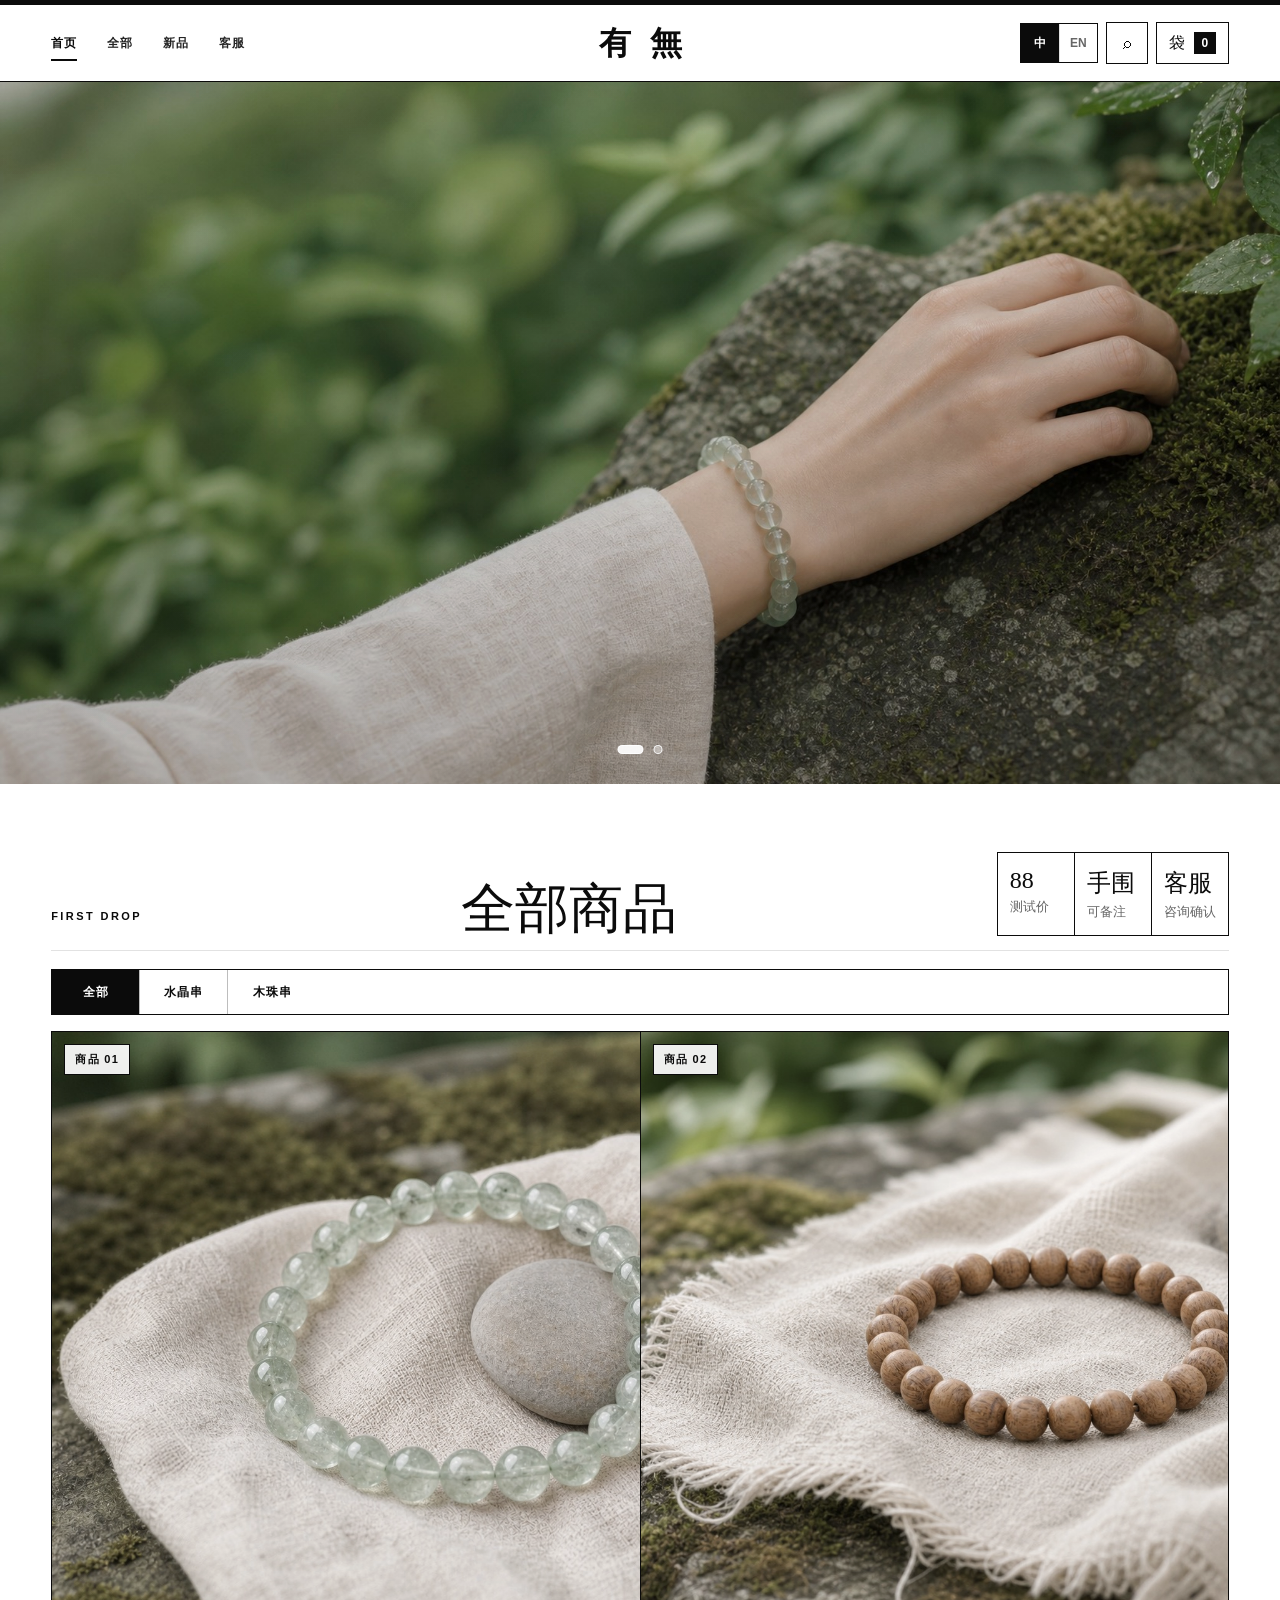
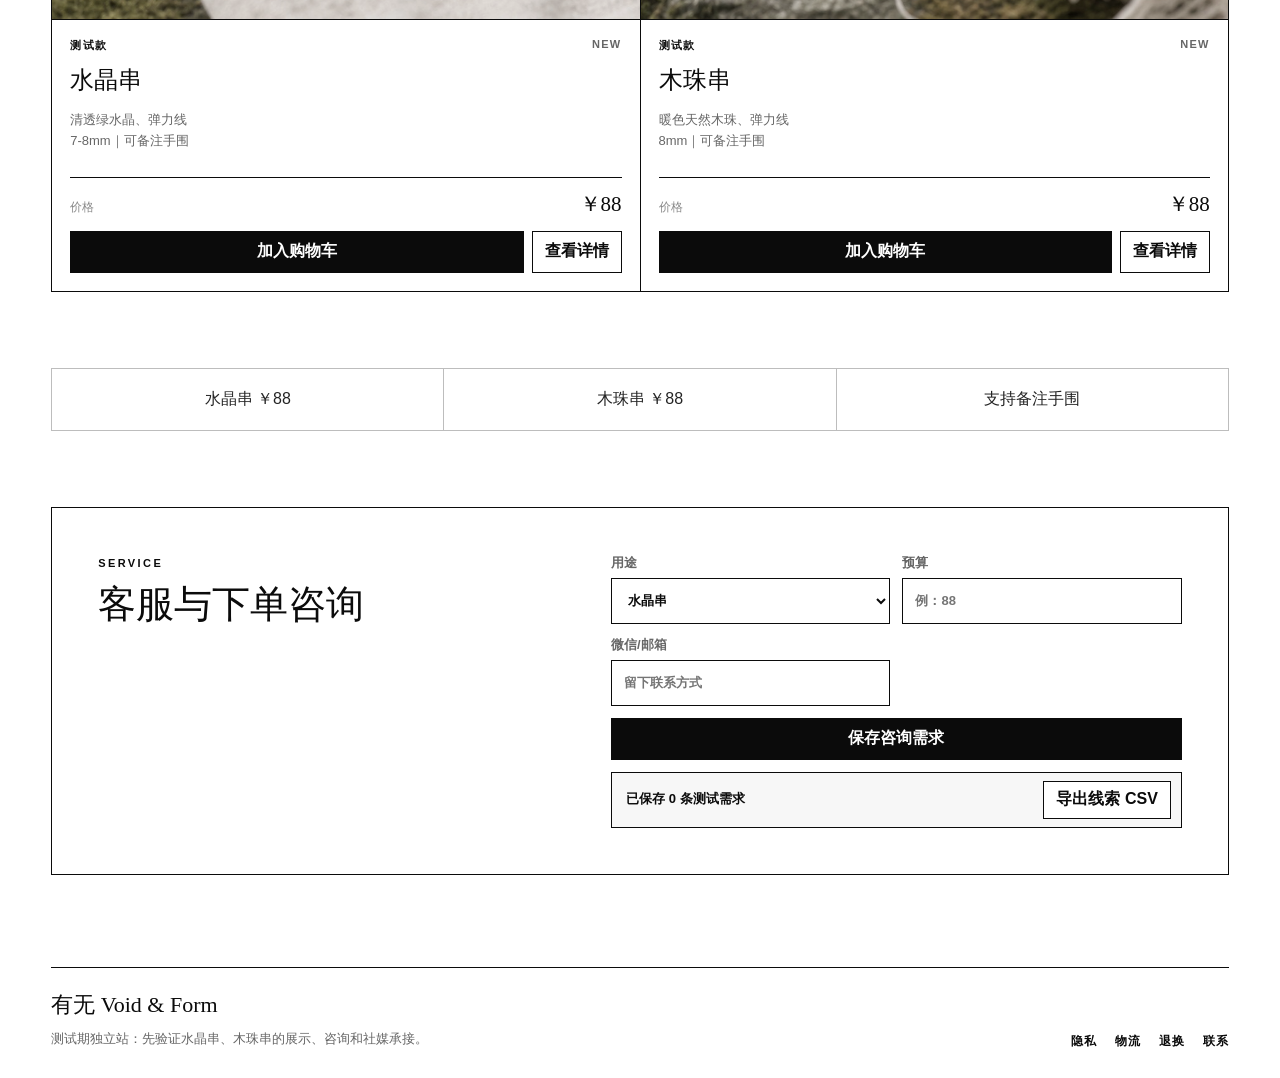
==== index.html @ 82398ecc "Deploy Void & Form public test site" ====
<!doctype html>
<html lang="zh-CN">
  <head>
    <meta charset="utf-8" />
    <meta name="viewport" content="width=device-width, initial-scale=1" />
    <title>有无｜水晶串与木珠串</title>
    <meta
      name="description"
      content="有无，先做百元以内的水晶串和木珠串，搭建独立站购买与社媒承接框架。"
    />
    <link rel="stylesheet" href="styles.css?v=conversion-21" />
  </head>
  <body>
    <header class="site-header" data-header>
      <a class="brand" href="#home" aria-label="有无首页" data-i18n-aria-label="brandHome">
        <span class="brand-logo">
          <strong data-i18n="brandName">有 無</strong>
        </span>
      </a>

      <nav class="main-nav" aria-label="主导航" data-i18n-aria-label="navLabel">
        <a href="#home" data-i18n="navShop">首页</a>
        <a href="#shop" data-i18n="navSets">全部</a>
        <a href="#shop" data-i18n="navCare">新品</a>
        <a href="#inquiry" data-i18n="navService">客服</a>
      </nav>

      <div class="header-actions">
        <div class="language-switch" role="group" aria-label="语言 / Language">
          <button class="is-active" type="button" data-language="zh" aria-pressed="true">中</button>
          <button type="button" data-language="en" aria-pressed="false">EN</button>
        </div>
        <button class="icon-button" type="button" data-search-focus aria-label="搜索商品" data-i18n-aria-label="searchAria">
          <span aria-hidden="true">⌕</span>
        </button>
        <button class="cart-button" type="button" data-cart-open aria-label="打开购物车" data-i18n-aria-label="cartOpen">
          <span aria-hidden="true" data-i18n="bagIcon">袋</span>
          <span class="cart-count" data-cart-count>0</span>
        </button>
      </div>
    </header>

    <main>
      <section class="intro-hero" id="home" aria-label="首页图片轮播" data-i18n-aria-label="heroSliderLabel">
        <div class="intro-slider" aria-label="首页图片轮播" data-i18n-aria-label="heroSliderLabel">
          <img class="intro-hero-image is-active" src="assets/product-crystal-test-02.jpg" alt="宁静绿色户外柔光氛围图：手腕佩戴清透绿水晶串" data-hero-slide data-i18n-alt="introAltOne" />
          <img class="intro-hero-image" src="assets/product-wood-test-02.jpg" alt="宁静苔石花园氛围图：手腕佩戴暖色木珠串" data-hero-slide data-i18n-alt="introAltTwo" />
        </div>
        <div class="hero-dots" aria-label="切换首页图片" data-i18n-aria-label="heroDotsLabel">
          <button class="is-active" type="button" data-hero-dot="0" aria-label="第 1 张首页图片"></button>
          <button type="button" data-hero-dot="1" aria-label="第 2 张首页图片"></button>
        </div>
      </section>

      <section class="shop-shell" id="shop" aria-labelledby="shop-title">
        <aside class="shop-rail" aria-label="店铺信息" data-i18n-aria-label="shopInfo">
          <p class="eyebrow" data-i18n="launch">FIRST DROP</p>
          <h1 id="shop-title" data-i18n="heroTitle">全部商品</h1>

          <dl class="trust-list">
            <div>
              <dt>88</dt>
              <dd data-i18n="inStock">测试价</dd>
            </div>
            <div>
              <dt data-i18n="sevenDays">手围</dt>
              <dd data-i18n="easyReturns">可备注</dd>
            </div>
            <div>
              <dt>客服</dt>
              <dd data-i18n="sizeAdvice">咨询确认</dd>
            </div>
          </dl>
        </aside>

        <section class="commerce-panel" aria-label="测试款选购" data-i18n-aria-label="commerceLabel">
          <div class="category-tabs" role="tablist" aria-label="拍品分类" data-i18n-aria-label="categoryLabel">
            <button class="tab is-active" type="button" data-category="all" data-i18n="categoryAll">全部</button>
            <button class="tab" type="button" data-category="crystal" data-i18n="categoryCrystal">水晶串</button>
            <button class="tab" type="button" data-category="wood" data-i18n="categoryWood">木珠串</button>
          </div>

          <div class="product-grid" data-product-grid></div>
          <p class="empty-state" data-empty data-i18n="empty" hidden>没有找到匹配的商品。</p>
        </section>
      </section>

      <section class="service-strip" id="service" aria-label="服务承诺" data-i18n-aria-label="serviceLabel">
        <span data-i18n="service1">水晶串 ￥88</span>
        <span data-i18n="service2">木珠串 ￥88</span>
        <span data-i18n="service3">支持备注手围</span>
      </section>

      <section class="lead-section" id="inquiry" aria-labelledby="lead-title">
        <div>
          <p class="eyebrow" data-i18n="leadLabel">SERVICE</p>
          <h2 id="lead-title" data-i18n="leadTitle">客服与下单咨询</h2>
        </div>
        <div class="lead-panel">
          <form class="lead-form" data-lead-form>
            <label>
              <span data-i18n="leadUse">用途</span>
              <select name="use">
                <option data-i18n="categoryCrystal">水晶串</option>
                <option data-i18n="categoryWood">木珠串</option>
              </select>
            </label>
            <label>
              <span data-i18n="leadBudget">预算</span>
              <input name="budget" type="text" placeholder="例：88" data-i18n-placeholder="leadBudgetPlaceholder" />
            </label>
            <label>
              <span data-i18n="leadContact">微信/邮箱</span>
              <input name="contact" type="text" placeholder="留下联系方式" data-i18n-placeholder="leadContactPlaceholder" required />
            </label>
            <button class="primary-button" type="button" data-save-lead data-i18n="leadSubmit">保存咨询需求</button>
          </form>
          <div class="lead-tools">
            <p data-lead-count data-i18n="leadCount">已保存 0 条测试需求</p>
            <button class="secondary-button" type="button" data-export-leads data-i18n="leadExport">导出线索 CSV</button>
          </div>
        </div>
      </section>
    </main>

    <footer class="site-footer" aria-label="站点信息">
      <div>
        <strong data-i18n="footerBrand">有无 Void & Form</strong>
        <p data-i18n="footerNote">测试期独立站：先验证水晶串、木珠串的展示、咨询和社媒承接。</p>
      </div>
      <nav aria-label="政策页面" data-i18n-aria-label="footerPolicyNav">
        <a href="privacy.html" data-i18n="footerPrivacy">隐私</a>
        <a href="shipping.html" data-i18n="footerShipping">物流</a>
        <a href="returns.html" data-i18n="footerReturns">退换</a>
        <a href="contact.html" data-i18n="footerContact">联系</a>
      </nav>
    </footer>

    <aside class="cart-drawer" data-cart-drawer aria-hidden="true">
      <div class="cart-backdrop" data-cart-close></div>
      <section class="cart-panel" aria-labelledby="cart-title">
        <header>
          <h2 id="cart-title" data-i18n="cartTitle">咨询清单</h2>
          <button class="icon-button" type="button" data-cart-close aria-label="关闭购物车" data-i18n-aria-label="cartClose">×</button>
        </header>
        <div class="cart-items" data-cart-items></div>
        <div class="cart-summary">
          <div>
            <span data-i18n="subtotal">小计</span>
            <strong data-cart-total>￥0</strong>
          </div>
          <div class="cart-progress" data-cart-progress></div>
          <p data-i18n="cartNote">当前先用咨询清单承接下单意向，下一步接入正式支付。</p>
          <button class="primary-button full" type="button" data-checkout data-i18n="checkout">提交下单咨询</button>
        </div>
      </section>
    </aside>

    <dialog class="product-dialog" data-product-dialog>
      <button class="icon-button dialog-close" type="button" data-dialog-close aria-label="关闭详情" data-i18n-aria-label="dialogClose">×</button>
      <div class="dialog-body" data-dialog-body></div>
    </dialog>

    <div class="toast" data-toast role="status" aria-live="polite"></div>

    <nav class="mobile-tabbar" aria-label="底部导航" data-i18n-aria-label="bottomNavLabel">
      <a href="#home"><span>⌂</span><strong data-i18n="bottomHome">首页</strong></a>
      <a href="#shop"><span>☰</span><strong data-i18n="bottomCategory">分类</strong></a>
      <button type="button" data-cart-open><span>▱</span><strong data-i18n="bottomCart">购物车</strong></button>
      <a href="#inquiry"><span>☏</span><strong data-i18n="bottomService">客服</strong></a>
    </nav>

    <script src="script.js?v=conversion-21"></script>
  </body>
</html>
---- styles.css ----
:root {
  --ink: #0b0b0b;
  --ink-soft: #242424;
  --muted: #666666;
  --faint: #8a8a8a;
  --line: #e2e2e2;
  --line-dark: #bdbdbd;
  --paper: #ffffff;
  --panel: #ffffff;
  --accent: #0b0b0b;
  --teal: #0b0b0b;
  --gold: #8c7a45;
  --shadow: 0 18px 44px rgba(0, 0, 0, 0.08);
  --serif: Georgia, "Times New Roman", "Songti SC", "STSong", "Noto Serif CJK SC", serif;
  --sans: -apple-system, BlinkMacSystemFont, "Segoe UI", "PingFang SC", "Hiragino Sans GB",
    "Microsoft YaHei", sans-serif;
}

* {
  box-sizing: border-box;
}

html {
  scroll-behavior: smooth;
}

body {
  margin: 0;
  color: var(--ink);
  background: var(--paper);
  font-family: var(--sans);
  padding-bottom: 0;
}

button,
input,
select {
  font: inherit;
}

button {
  cursor: pointer;
}

img {
  display: block;
  max-width: 100%;
}

.site-header {
  position: sticky;
  top: 0;
  z-index: 20;
  display: grid;
  grid-template-columns: 1fr auto 1fr;
  align-items: center;
  gap: 22px;
  min-height: 82px;
  padding: 10px clamp(18px, 4vw, 52px);
  border-top: 5px solid var(--ink);
  border-bottom: 1px solid var(--ink);
  background: rgba(255, 255, 255, 0.96);
  backdrop-filter: blur(12px);
}

.brand {
  grid-column: 2;
  display: inline-grid;
  place-items: center;
  color: inherit;
  text-decoration: none;
}

.brand-logo {
  display: grid;
  place-items: center;
  min-width: 96px;
}

.brand strong {
  display: block;
}

.brand strong {
  font-family: var(--serif);
  font-size: 32px;
  font-weight: 600;
  letter-spacing: 0.18em;
  line-height: 1;
  text-align: center;
  text-indent: 0.2em;
}

.main-nav {
  grid-column: 1;
  grid-row: 1;
  display: flex;
  justify-content: start;
  gap: clamp(14px, 2.4vw, 30px);
}

.main-nav a {
  position: relative;
  color: var(--ink-soft);
  font-size: 12px;
  font-weight: 700;
  letter-spacing: 0.08em;
  text-decoration: none;
  text-transform: uppercase;
}

.main-nav a::after {
  position: absolute;
  right: 0;
  bottom: -9px;
  left: 0;
  height: 2px;
  content: "";
  background: currentColor;
  opacity: 0;
  transform: scaleX(0.35);
  transition:
    opacity 180ms ease,
    transform 180ms ease;
}

.main-nav a:hover,
.main-nav a:first-child {
  color: var(--ink);
}

.main-nav a:hover::after,
.main-nav a:first-child::after {
  opacity: 1;
  transform: scaleX(1);
}

.header-actions {
  grid-column: 3;
  grid-row: 1;
  display: flex;
  align-items: center;
  justify-content: end;
  gap: 8px;
}

.language-switch {
  display: grid;
  grid-template-columns: repeat(2, 38px);
  border: 1px solid var(--ink);
  background: var(--panel);
}

.language-switch button {
  width: 38px;
  height: 38px;
  padding: 0;
  border: 0;
  color: var(--muted);
  background: transparent;
  font-size: 12px;
  font-weight: 700;
}

.language-switch button + button {
  border-left: 1px solid var(--line);
}

.language-switch button.is-active {
  color: var(--panel);
  background: var(--ink);
}

.icon-button,
.cart-button {
  display: inline-grid;
  place-items: center;
  min-width: 42px;
  height: 42px;
  border: 1px solid var(--ink);
  color: var(--ink);
  background: var(--panel);
}

.icon-button:hover,
.cart-button:hover,
.secondary-button:hover,
.quick-button:hover {
  border-color: var(--ink);
}

.cart-button {
  grid-template-columns: auto auto;
  gap: 9px;
  padding: 0 12px;
}

.cart-count {
  display: grid;
  place-items: center;
  min-width: 22px;
  height: 22px;
  color: var(--panel);
  background: var(--ink);
  font-size: 12px;
  font-weight: 700;
}

main {
  padding: 0 clamp(18px, 4vw, 52px) clamp(36px, 5vw, 68px);
}

.intro-hero {
  position: relative;
  isolation: isolate;
  display: grid;
  align-items: center;
  min-height: min(78vh, 760px);
  margin: 0 calc(-1 * clamp(18px, 4vw, 52px)) clamp(28px, 5vw, 58px);
  overflow: hidden;
  color: var(--panel);
  background: var(--ink);
}

.intro-hero::after {
  position: absolute;
  inset: 0;
  z-index: -1;
  content: "";
  background:
    linear-gradient(90deg, rgba(0, 0, 0, 0.04) 0%, rgba(0, 0, 0, 0.02) 52%, rgba(0, 0, 0, 0.08) 100%),
    linear-gradient(180deg, rgba(0, 0, 0, 0.02), rgba(0, 0, 0, 0.16));
}

.intro-slider {
  position: absolute;
  inset: 0;
  z-index: -2;
  overflow: hidden;
}

.intro-hero-image {
  position: absolute;
  inset: 0;
  width: 100%;
  height: 100%;
  object-fit: cover;
  object-position: 66% center;
  opacity: 0;
  filter: saturate(1.02) contrast(1.04);
  transform: scale(1.02);
  transition:
    opacity 900ms ease,
    transform 1800ms ease;
}

.intro-hero-image.is-active {
  opacity: 1;
  transform: scale(1);
}

.intro-copy {
  display: grid;
  gap: 22px;
  width: min(720px, calc(100% - 36px));
  margin-left: clamp(22px, 7vw, 96px);
  padding: clamp(48px, 8vw, 110px) 0;
}

.intro-copy .eyebrow,
.intro-copy p,
.intro-copy h1 {
  color: var(--panel);
}

.intro-copy h1 {
  max-width: 8.6em;
  margin: 0;
  font-size: clamp(48px, 8vw, 96px);
  line-height: 0.96;
}

.intro-copy > p:not(.eyebrow) {
  max-width: 34rem;
  margin: 0;
  color: rgba(255, 255, 255, 0.82);
  font-size: 17px;
}

.intro-entries {
  display: grid;
  grid-template-columns: repeat(4, minmax(0, 1fr));
  width: min(680px, 100%);
  border-top: 1px solid rgba(255, 255, 255, 0.72);
  border-left: 1px solid rgba(255, 255, 255, 0.72);
}

.intro-entries a {
  display: grid;
  place-items: center;
  min-height: 54px;
  padding: 0 14px;
  border-right: 1px solid rgba(255, 255, 255, 0.72);
  border-bottom: 1px solid rgba(255, 255, 255, 0.72);
  color: var(--panel);
  font-size: 13px;
  font-weight: 900;
  text-align: center;
  text-decoration: none;
}

.intro-entries a:hover {
  color: var(--ink);
  background: rgba(255, 255, 255, 0.92);
}

.intro-note {
  position: absolute;
  right: clamp(18px, 4vw, 54px);
  bottom: clamp(18px, 4vw, 48px);
  display: flex;
  gap: 18px;
  color: rgba(255, 255, 255, 0.76);
  font-size: 12px;
  font-weight: 900;
  letter-spacing: 0.18em;
}

.hero-dots {
  position: absolute;
  bottom: 30px;
  left: 50%;
  display: flex;
  gap: 10px;
  transform: translateX(-50%);
}

.hero-dots button {
  width: 9px;
  height: 9px;
  padding: 0;
  border: 1px solid rgba(255, 255, 255, 0.86);
  border-radius: 999px;
  background: rgba(255, 255, 255, 0.38);
  cursor: pointer;
}

.hero-dots button.is-active {
  width: 26px;
  background: rgba(255, 255, 255, 0.92);
}

.shop-shell {
  display: grid;
  grid-template-columns: 1fr;
  gap: 18px;
  align-items: start;
  min-height: auto;
}

.shop-rail {
  position: static;
  display: flex;
  align-items: end;
  justify-content: space-between;
  gap: 18px;
  padding: 10px 0 14px;
  border-top: 0;
  border-bottom: 1px solid var(--line);
}

.eyebrow {
  margin: 0 0 10px;
  color: var(--ink);
  font-size: 11px;
  font-weight: 800;
  letter-spacing: 0.22em;
  text-transform: uppercase;
}

h1,
h2,
h3,
p {
  margin-top: 0;
}

h1,
h2,
h3 {
  font-family: var(--serif);
  font-weight: 500;
  letter-spacing: 0;
}

h1 {
  max-width: 8.8em;
  margin-bottom: 0;
  font-size: clamp(34px, 4.5vw, 54px);
  line-height: 1;
}

h2 {
  margin-bottom: 10px;
  font-size: 38px;
  line-height: 1.14;
}

h3 {
  margin-bottom: 8px;
  font-size: 20px;
  line-height: 1.22;
}

p {
  color: var(--muted);
  line-height: 1.72;
}

.shop-rail > p {
  max-width: 32rem;
}

.hero-visual {
  overflow: hidden;
  border: 1px solid var(--ink);
  background: #f3f3f3;
}

.hero-visual img {
  width: 100%;
  aspect-ratio: 4 / 3;
  object-fit: cover;
  filter: grayscale(0.08) saturate(0.72) contrast(1.08);
}

.trust-list {
  display: grid;
  grid-template-columns: repeat(3, 1fr);
  gap: 0;
  margin: 0;
  border-top: 1px solid var(--ink);
  border-left: 1px solid var(--ink);
}

.trust-list div {
  padding: 14px 12px;
  border-right: 1px solid var(--ink);
  border-bottom: 1px solid var(--ink);
  background: var(--panel);
}

.trust-list dt {
  font-family: var(--serif);
  font-size: 24px;
  font-weight: 500;
}

.trust-list dd {
  margin: 4px 0 0;
  color: var(--muted);
  font-size: 13px;
}

.commerce-panel {
  display: grid;
  gap: 16px;
  padding-top: 0;
}

.toolbar {
  display: grid;
  grid-template-columns: minmax(0, 1fr) auto;
  gap: 12px;
  align-items: center;
  padding-bottom: 16px;
  border-bottom: 1px solid var(--ink);
}

.search-field {
  display: grid;
  grid-template-columns: auto 1fr;
  align-items: center;
  gap: 10px;
  min-height: 48px;
  padding: 0 15px;
  border: 1px solid var(--ink);
  background: var(--panel);
}

.search-field input {
  width: 100%;
  border: 0;
  outline: 0;
  background: transparent;
  color: var(--ink);
}

.sort-wrap {
  display: grid;
  grid-template-columns: auto auto;
  align-items: center;
  gap: 10px;
  min-height: 48px;
  padding: 0 14px;
  border: 1px solid var(--ink);
  background: var(--panel);
  color: var(--muted);
  font-size: 14px;
}

.sort-wrap select {
  border: 0;
  outline: 0;
  background: transparent;
  color: var(--ink);
}

.category-tabs {
  display: flex;
  gap: 0;
  overflow-x: auto;
  border: 1px solid var(--ink);
  background: var(--panel);
}

.tab {
  min-width: 88px;
  min-height: 44px;
  padding: 0 15px;
  border: 0;
  border-right: 1px solid var(--line-dark);
  background: transparent;
  color: var(--ink);
  font-size: 12px;
  font-weight: 700;
  letter-spacing: 0.08em;
  text-transform: uppercase;
  white-space: nowrap;
}

.tab:last-child {
  border-right: 0;
}

.tab.is-active {
  color: var(--panel);
  background: var(--ink);
}

.product-grid {
  display: grid;
  grid-template-columns: repeat(2, minmax(0, 1fr));
  border-top: 1px solid var(--ink);
  border-left: 1px solid var(--ink);
}

.product-card {
  display: grid;
  grid-template-rows: auto 1fr;
  min-height: 100%;
  border-right: 1px solid var(--ink);
  border-bottom: 1px solid var(--ink);
  background: var(--panel);
}

.product-card figure {
  position: relative;
  margin: 0;
  overflow: hidden;
  border-bottom: 1px solid var(--ink);
  background: #f1f1f1;
}

.product-card img {
  width: 100%;
  aspect-ratio: 1 / 1;
  object-fit: cover;
  filter: grayscale(0.06) saturate(0.78) contrast(1.04);
  transition:
    filter 200ms ease,
    transform 260ms ease;
}

.product-card:hover img {
  filter: grayscale(0) saturate(0.92) contrast(1.06);
  transform: scale(1.018);
}

.badge {
  display: inline-block;
  width: fit-content;
  border: 1px solid var(--ink);
  padding: 7px 10px;
  color: var(--ink);
  background: rgba(255, 255, 255, 0.92);
  font-size: 11px;
  font-weight: 800;
  letter-spacing: 0.12em;
  text-transform: uppercase;
}

.product-card figure .badge {
  position: absolute;
  top: 12px;
  left: 12px;
}

.product-card-body {
  display: grid;
  grid-template-rows: auto auto 1fr auto auto;
  gap: 13px;
  padding: 18px;
}

.lot-kicker {
  display: flex;
  justify-content: space-between;
  gap: 12px;
  color: var(--ink);
  font-size: 11px;
  font-weight: 800;
  letter-spacing: 0.12em;
  text-transform: uppercase;
}

.lot-kicker span:last-child {
  color: var(--muted);
  text-align: right;
}

.product-title-row {
  display: block;
}

.product-title-row h3 {
  margin: 0;
  min-width: 0;
  overflow-wrap: anywhere;
  font-size: 24px;
}

.price {
  color: var(--ink);
  font-family: var(--serif);
  font-size: 21px;
  font-weight: 500;
  white-space: nowrap;
}

.meta {
  color: var(--muted);
  font-size: 13px;
  line-height: 1.62;
}

.estimate-row {
  display: flex;
  align-items: baseline;
  justify-content: space-between;
  gap: 12px;
  padding-top: 12px;
  border-top: 1px solid var(--ink);
  color: var(--faint);
  font-size: 12px;
  text-transform: uppercase;
}

.card-actions {
  display: grid;
  grid-template-columns: 1fr auto;
  gap: 8px;
}

.secondary-button,
.primary-button,
.quick-button {
  min-height: 42px;
  border-radius: 0;
  font-weight: 800;
}

.secondary-button,
.primary-button {
  padding: 0 15px;
}

.primary-button {
  border: 1px solid var(--ink);
  color: var(--panel);
  background: var(--ink);
}

.primary-button:hover {
  border-color: var(--ink);
  color: var(--ink);
  background: var(--panel);
}

.secondary-button {
  color: var(--ink);
  border: 1px solid var(--ink);
  background: var(--panel);
}

.quick-button {
  min-width: 82px;
  padding: 0 12px;
  border: 1px solid var(--ink);
  background: var(--panel);
  color: var(--ink);
}

.empty-state {
  padding: 34px;
  border: 1px dashed var(--line-dark);
  text-align: center;
}

.collection-band,
.finder-section,
.model-grid,
.subscription-band,
.lead-section,
.content-grid,
.service-strip {
  margin-top: clamp(38px, 6vw, 76px);
}

.finder-section {
  display: grid;
  grid-template-columns: minmax(280px, 0.8fr) minmax(0, 1.2fr);
  gap: 0;
  border: 1px solid var(--ink);
}

.finder-copy,
.finder-tool {
  padding: clamp(24px, 4vw, 44px);
}

.finder-copy {
  border-right: 1px solid var(--ink);
  background: var(--panel);
}

.finder-tool {
  display: grid;
  gap: 18px;
  background: #f7f7f7;
}

.finder-options {
  display: grid;
  grid-template-columns: repeat(4, 1fr);
  border-top: 1px solid var(--ink);
  border-left: 1px solid var(--ink);
}

.finder-options button {
  min-height: 46px;
  border: 0;
  border-right: 1px solid var(--ink);
  border-bottom: 1px solid var(--ink);
  background: var(--panel);
  color: var(--ink);
  font-weight: 800;
}

.finder-options button.is-active {
  background: var(--ink);
  color: var(--panel);
}

.fit-result {
  display: grid;
  gap: 12px;
  padding: 20px;
  border: 1px solid var(--ink);
  background: var(--panel);
}

.fit-result h3 {
  margin: 0;
  font-size: 28px;
}

.model-grid {
  display: grid;
  grid-template-columns: 1.15fr repeat(4, 1fr);
  border-top: 1px solid var(--ink);
  border-left: 1px solid var(--ink);
}

.model-heading,
.model-grid article {
  min-height: 230px;
  padding: 24px;
  border-right: 1px solid var(--ink);
  border-bottom: 1px solid var(--ink);
  background: var(--panel);
}

.model-heading {
  background: var(--ink);
}

.model-heading h2,
.model-heading .eyebrow {
  color: var(--panel);
}

.model-grid article span {
  display: block;
  margin-bottom: 40px;
  font-family: var(--serif);
  font-size: 28px;
}

.model-grid article h3 {
  font-size: 22px;
}

.subscription-band {
  display: grid;
  grid-template-columns: minmax(0, 1fr) auto;
  gap: 24px;
  align-items: end;
  padding: clamp(26px, 4vw, 46px);
  border: 1px solid var(--ink);
  background: #f6f6f6;
}

.subscription-band h2 {
  font-size: 44px;
}

.subscription-band p {
  max-width: 54rem;
}

.lead-section {
  display: grid;
  grid-template-columns: minmax(0, 0.9fr) minmax(320px, 1.1fr);
  gap: clamp(22px, 4vw, 46px);
  align-items: start;
  padding: clamp(26px, 4vw, 46px);
  border: 1px solid var(--ink);
  background: var(--panel);
}

.lead-panel {
  display: grid;
  gap: 12px;
}

.lead-form {
  display: grid;
  grid-template-columns: 1fr 1fr;
  gap: 12px;
}

.lead-form label {
  display: grid;
  gap: 6px;
  color: var(--muted);
  font-size: 13px;
  font-weight: 800;
}

.lead-form input,
.lead-form select {
  min-height: 46px;
  width: 100%;
  border: 1px solid var(--ink);
  border-radius: 0;
  padding: 0 12px;
  background: var(--panel);
  color: var(--ink);
}

.lead-form button {
  grid-column: 1 / -1;
}

.lead-tools {
  display: flex;
  align-items: center;
  justify-content: space-between;
  gap: 12px;
  min-height: 52px;
  padding: 8px 10px 8px 14px;
  border: 1px solid var(--ink);
  background: #f7f7f7;
}

.lead-tools p {
  margin: 0;
  color: var(--ink);
  font-size: 13px;
  font-weight: 800;
}

.lead-tools .secondary-button {
  min-height: 38px;
  padding: 0 12px;
}

.collection-band {
  position: relative;
  display: grid;
  grid-template-columns: minmax(0, 1fr) auto;
  gap: 24px;
  align-items: end;
  overflow: hidden;
  min-height: 360px;
  padding: clamp(28px, 5vw, 52px);
  border: 1px solid var(--ink);
  color: var(--panel);
  background:
    linear-gradient(90deg, rgba(0, 0, 0, 0.94), rgba(0, 0, 0, 0.62) 48%, rgba(0, 0, 0, 0.14)),
    url("assets/set-still-life.svg") center right / cover;
}

.collection-band p,
.collection-band .eyebrow {
  color: rgba(255, 255, 255, 0.8);
}

.collection-band h2 {
  max-width: 680px;
  color: var(--panel);
}

.collection-band .primary-button {
  color: var(--ink);
  border-color: var(--panel);
  background: var(--panel);
}

.content-grid {
  display: grid;
  grid-template-columns: 1.1fr repeat(3, 1fr);
  border-top: 1px solid var(--line-dark);
  border-left: 1px solid var(--line-dark);
}

.content-grid > div,
.content-grid article {
  min-height: 220px;
  padding: 24px;
  border-right: 1px solid var(--line-dark);
  border-bottom: 1px solid var(--line-dark);
  background: var(--panel);
}

.content-grid > div {
  background: var(--ink);
}

.content-grid > div h2,
.content-grid > div .eyebrow {
  color: var(--panel);
}

.content-grid article h3 {
  font-size: 21px;
}

.service-strip {
  display: grid;
  grid-template-columns: repeat(3, 1fr);
  border-top: 1px solid var(--line-dark);
  border-left: 1px solid var(--line-dark);
  background: var(--panel);
}

.service-strip span {
  display: grid;
  place-items: center;
  min-height: 62px;
  padding: 0 16px;
  border-right: 1px solid var(--line-dark);
  border-bottom: 1px solid var(--line-dark);
  color: var(--ink-soft);
  text-align: center;
}

.site-footer {
  display: grid;
  grid-template-columns: minmax(0, 1fr) auto;
  gap: 24px;
  align-items: end;
  margin: clamp(12px, 3vw, 28px) clamp(18px, 4vw, 52px) 0;
  padding: 22px 0 28px;
  border-top: 1px solid var(--ink);
}

.site-footer strong {
  display: block;
  margin-bottom: 8px;
  font-family: var(--serif);
  font-size: 22px;
  font-weight: 500;
}

.site-footer p {
  max-width: 42rem;
  margin: 0;
  font-size: 13px;
}

.site-footer nav {
  display: flex;
  flex-wrap: wrap;
  justify-content: end;
  gap: 12px 18px;
}

.site-footer a {
  color: var(--ink);
  font-size: 12px;
  font-weight: 800;
  letter-spacing: 0.08em;
  text-decoration: none;
}

.site-footer a:hover {
  text-decoration: underline;
  text-underline-offset: 4px;
}

.policy-header {
  position: static;
}

.policy-main {
  display: grid;
  gap: clamp(24px, 4vw, 46px);
  max-width: 1120px;
  margin: 0 auto;
  padding: clamp(34px, 6vw, 76px) clamp(18px, 4vw, 52px);
}

.policy-hero {
  display: grid;
  gap: 14px;
  max-width: 760px;
}

.policy-hero h1 {
  max-width: none;
}

.policy-hero p {
  margin: 0;
}

.policy-grid {
  display: grid;
  grid-template-columns: repeat(2, minmax(0, 1fr));
  border-top: 1px solid var(--ink);
  border-left: 1px solid var(--ink);
}

.policy-grid article {
  min-height: 210px;
  padding: clamp(22px, 4vw, 38px);
  border-right: 1px solid var(--ink);
  border-bottom: 1px solid var(--ink);
  background: var(--panel);
}

.policy-grid h2 {
  font-size: 30px;
}

.policy-updated {
  margin: 0;
  color: var(--faint);
  font-size: 12px;
  font-weight: 800;
}

.cart-drawer {
  position: fixed;
  inset: 0;
  z-index: 40;
  pointer-events: none;
  visibility: hidden;
}

.cart-drawer.is-open {
  pointer-events: auto;
  visibility: visible;
}

.cart-backdrop {
  position: absolute;
  inset: 0;
  background: rgba(17, 17, 17, 0.38);
  opacity: 0;
  transition: opacity 180ms ease;
}

.cart-drawer.is-open .cart-backdrop {
  opacity: 1;
}

.cart-panel {
  position: absolute;
  top: 0;
  right: 0;
  display: grid;
  grid-template-rows: auto 1fr auto;
  width: min(440px, 100%);
  height: 100%;
  padding: 20px;
  background: var(--panel);
  box-shadow: var(--shadow);
  transform: translateX(100%);
  transition: transform 220ms ease;
}

.cart-drawer.is-open .cart-panel {
  transform: translateX(0);
}

.cart-panel header {
  display: flex;
  align-items: center;
  justify-content: space-between;
  gap: 12px;
  padding-bottom: 16px;
  border-bottom: 1px solid var(--ink);
}

.cart-panel h2 {
  margin: 0;
  font-size: 30px;
}

.cart-items {
  display: grid;
  align-content: start;
  gap: 12px;
  overflow: auto;
  padding: 16px 0;
}

.cart-line {
  display: grid;
  grid-template-columns: 76px 1fr;
  gap: 12px;
  padding: 10px;
  border: 1px solid var(--line-dark);
}

.cart-line img {
  width: 76px;
  height: 76px;
  object-fit: cover;
  background: #ebe8df;
}

.cart-line h3 {
  margin: 0 0 5px;
  font-size: 17px;
}

.qty-row {
  display: flex;
  align-items: center;
  justify-content: space-between;
  gap: 10px;
  margin-top: 8px;
}

.qty-controls {
  display: grid;
  grid-template-columns: 32px 32px 32px;
  align-items: center;
  border: 1px solid var(--line-dark);
  text-align: center;
}

.qty-controls button {
  width: 32px;
  height: 32px;
  border: 0;
  background: var(--panel);
}

.qty-controls button + span,
.qty-controls span + button {
  border-left: 1px solid var(--line);
}

.cart-summary {
  display: grid;
  gap: 14px;
  padding-top: 16px;
  border-top: 1px solid var(--ink);
}

.cart-summary > div {
  display: flex;
  align-items: center;
  justify-content: space-between;
  font-size: 18px;
}

.cart-progress {
  display: grid !important;
  gap: 8px;
  align-items: stretch;
  justify-content: stretch;
  padding: 12px;
  border: 1px solid var(--ink);
  background: #f7f7f7;
  color: var(--ink);
  font-size: 13px !important;
}

.full {
  width: 100%;
}

.product-dialog {
  width: min(900px, calc(100% - 28px));
  padding: 0;
  border: 1px solid var(--ink);
  border-radius: 0;
  background: var(--panel);
  box-shadow: var(--shadow);
}

.product-dialog::backdrop {
  background: rgba(17, 17, 17, 0.42);
}

.dialog-close {
  position: absolute;
  top: 14px;
  right: 14px;
  z-index: 1;
}

.dialog-body {
  display: grid;
  grid-template-columns: 0.98fr 1fr;
}

.dialog-body img {
  width: 100%;
  height: 100%;
  min-height: 430px;
  object-fit: cover;
  border-right: 1px solid var(--line-dark);
  background: #ebe8df;
}

.dialog-copy {
  display: grid;
  align-content: center;
  gap: 17px;
  padding: clamp(26px, 5vw, 48px);
}

.dialog-copy h2 {
  font-size: 42px;
}

.detail-list {
  display: grid;
  gap: 0;
  margin: 0;
  padding: 0;
  border-top: 1px solid var(--line);
  list-style: none;
}

.detail-list li {
  padding: 11px 0;
  border-bottom: 1px solid var(--line);
  color: var(--muted);
}

.toast {
  position: fixed;
  right: 18px;
  bottom: 18px;
  z-index: 60;
  max-width: min(340px, calc(100% - 36px));
  padding: 13px 16px;
  border: 1px solid var(--ink);
  color: var(--panel);
  background: var(--ink);
  box-shadow: var(--shadow);
  opacity: 0;
  transform: translateY(12px);
  transition:
    opacity 180ms ease,
    transform 180ms ease;
}

.toast.is-visible {
  opacity: 1;
  transform: translateY(0);
}

.mobile-tabbar {
  position: fixed;
  right: 0;
  bottom: 0;
  left: 0;
  z-index: 50;
  display: none;
  grid-template-columns: repeat(4, 1fr);
  min-height: 64px;
  border-top: 1px solid var(--line);
  background: rgba(255, 255, 255, 0.96);
  backdrop-filter: blur(12px);
}

.mobile-tabbar a,
.mobile-tabbar button {
  display: grid;
  place-items: center;
  gap: 3px;
  padding: 7px 4px;
  border: 0;
  color: var(--ink);
  background: transparent;
  font-size: 11px;
  font-weight: 800;
  text-decoration: none;
}

.mobile-tabbar span {
  font-size: 22px;
  line-height: 1;
}

.mobile-tabbar strong {
  font-size: 11px;
}

@media (max-width: 1080px) {
  .shop-shell {
    grid-template-columns: 1fr;
  }

  .shop-rail {
    position: static;
    grid-template-columns: minmax(0, 1fr) minmax(280px, 0.75fr);
    align-items: end;
  }

  .shop-rail .eyebrow,
  .shop-rail h1,
  .shop-rail > p,
  .trust-list {
    grid-column: 1;
  }

  h1 {
    font-size: 56px;
  }

  .product-grid {
    grid-template-columns: repeat(2, minmax(0, 1fr));
  }

  .content-grid {
    grid-template-columns: 1fr 1fr;
  }

  .site-footer {
    grid-template-columns: 1fr;
    align-items: start;
  }

  .site-footer nav {
    justify-content: start;
  }
}

@media (max-width: 760px) {
  .site-header {
    grid-template-columns: 1fr auto;
    gap: 14px;
    padding: 12px 16px;
  }

  .brand {
    grid-column: 1;
    justify-content: start;
  }

  .brand strong {
    font-size: 26px;
    text-align: left;
  }

  .header-actions {
    grid-column: 2;
  }

  .main-nav {
    grid-column: 1 / -1;
    justify-content: start;
    overflow-x: auto;
    padding-bottom: 2px;
  }

  .header-actions {
    gap: 6px;
  }

  .language-switch {
    grid-template-columns: repeat(2, 32px);
  }

  .language-switch button {
    width: 32px;
    height: 38px;
  }

  .cart-button {
    padding: 0 10px;
  }

  main {
    padding: 18px 18px 84px;
  }

  .intro-hero {
    min-height: 72vh;
    margin: -18px -18px 34px;
  }

  .intro-copy {
    width: auto;
    margin: 0;
    padding: 58px 20px 118px;
  }

  .intro-copy h1 {
    font-size: 48px;
  }

  .intro-entries {
    grid-template-columns: repeat(2, minmax(0, 1fr));
  }

  .intro-note {
    right: 20px;
    bottom: 58px;
    left: 20px;
    flex-wrap: wrap;
    gap: 10px 16px;
  }

  .hero-dots {
    bottom: 24px;
  }

  .mobile-tabbar {
    display: grid;
  }

  .shop-rail {
    display: grid;
    gap: 14px;
  }

  .trust-list {
    grid-template-columns: repeat(3, minmax(0, 1fr));
  }

  .shop-rail {
    display: block;
    padding-top: 18px;
  }

  h1 {
    max-width: 9.8em;
    font-size: 42px;
  }

  h2 {
    font-size: 31px;
  }

  .trust-list,
  .toolbar,
  .finder-section,
  .finder-options,
  .model-grid,
  .subscription-band,
  .lead-section,
  .lead-form,
  .collection-band,
  .content-grid,
  .service-strip,
  .dialog-body,
  .policy-grid {
    grid-template-columns: 1fr;
  }

  .product-grid {
    grid-template-columns: 1fr;
  }

  .finder-copy {
    border-right: 0;
    border-bottom: 1px solid var(--ink);
  }

  .lead-form button {
    grid-column: auto;
  }

  .lead-tools {
    align-items: stretch;
    flex-direction: column;
  }

  .model-heading,
  .model-grid article {
    min-height: auto;
  }

  .toolbar {
    padding-bottom: 14px;
  }

  .sort-wrap {
    grid-template-columns: 1fr;
    gap: 2px;
    padding: 8px 14px;
  }

  .collection-band {
    align-items: start;
    min-height: 330px;
    background:
      linear-gradient(180deg, rgba(0, 0, 0, 0.95), rgba(0, 0, 0, 0.68)),
      url("assets/set-still-life.svg") center / cover;
  }

  .dialog-body img {
    min-height: 260px;
    max-height: 360px;
    border-right: 0;
    border-bottom: 1px solid var(--line-dark);
  }

  .dialog-copy h2 {
    font-size: 32px;
  }

  .site-footer {
    margin-bottom: 76px;
  }

  .policy-main {
    padding: 28px 18px 74px;
  }

  .policy-grid article {
    min-height: auto;
  }
}

@media (max-width: 420px) {
  .brand {
    gap: 8px;
  }

  .brand strong {
    font-size: 22px;
  }

  .header-actions .icon-button[data-search-focus] {
    display: none;
  }

  .cart-button {
    min-width: 40px;
  }

  .product-card-body {
    padding: 15px;
  }

}
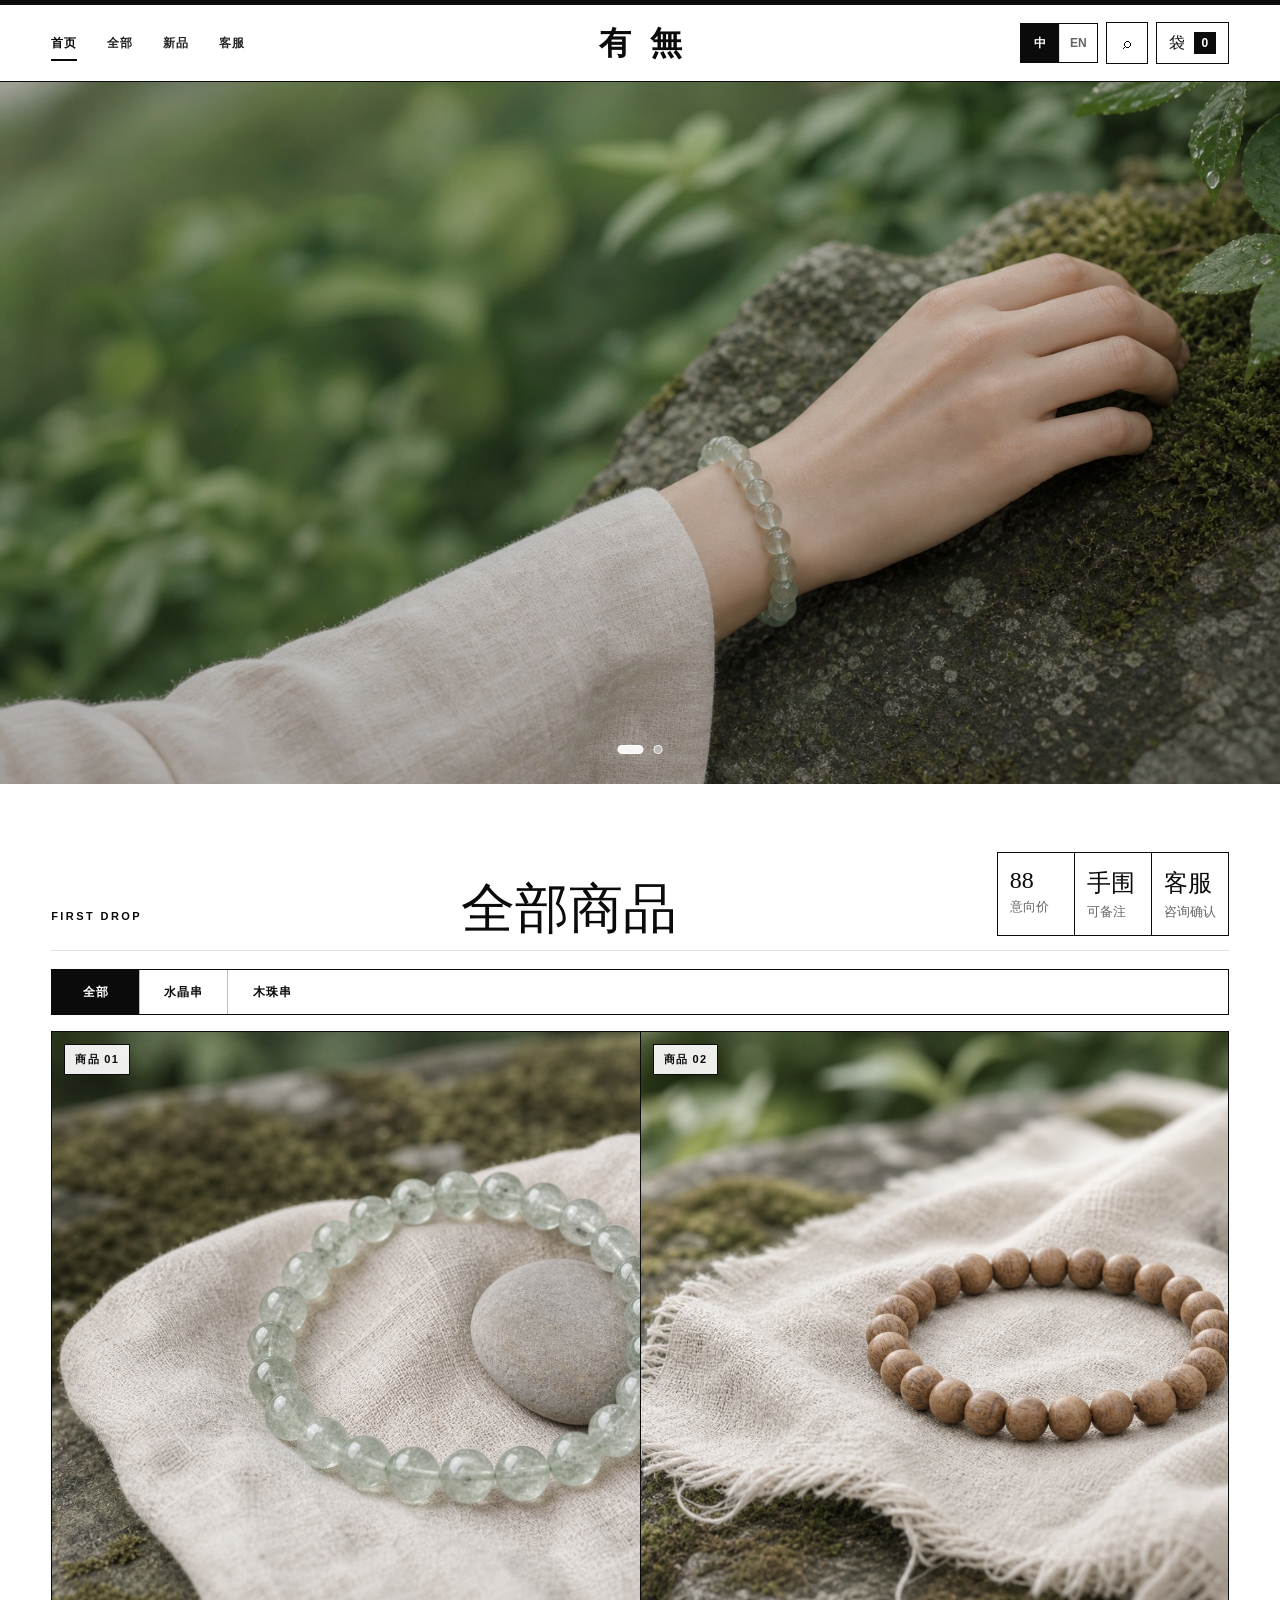
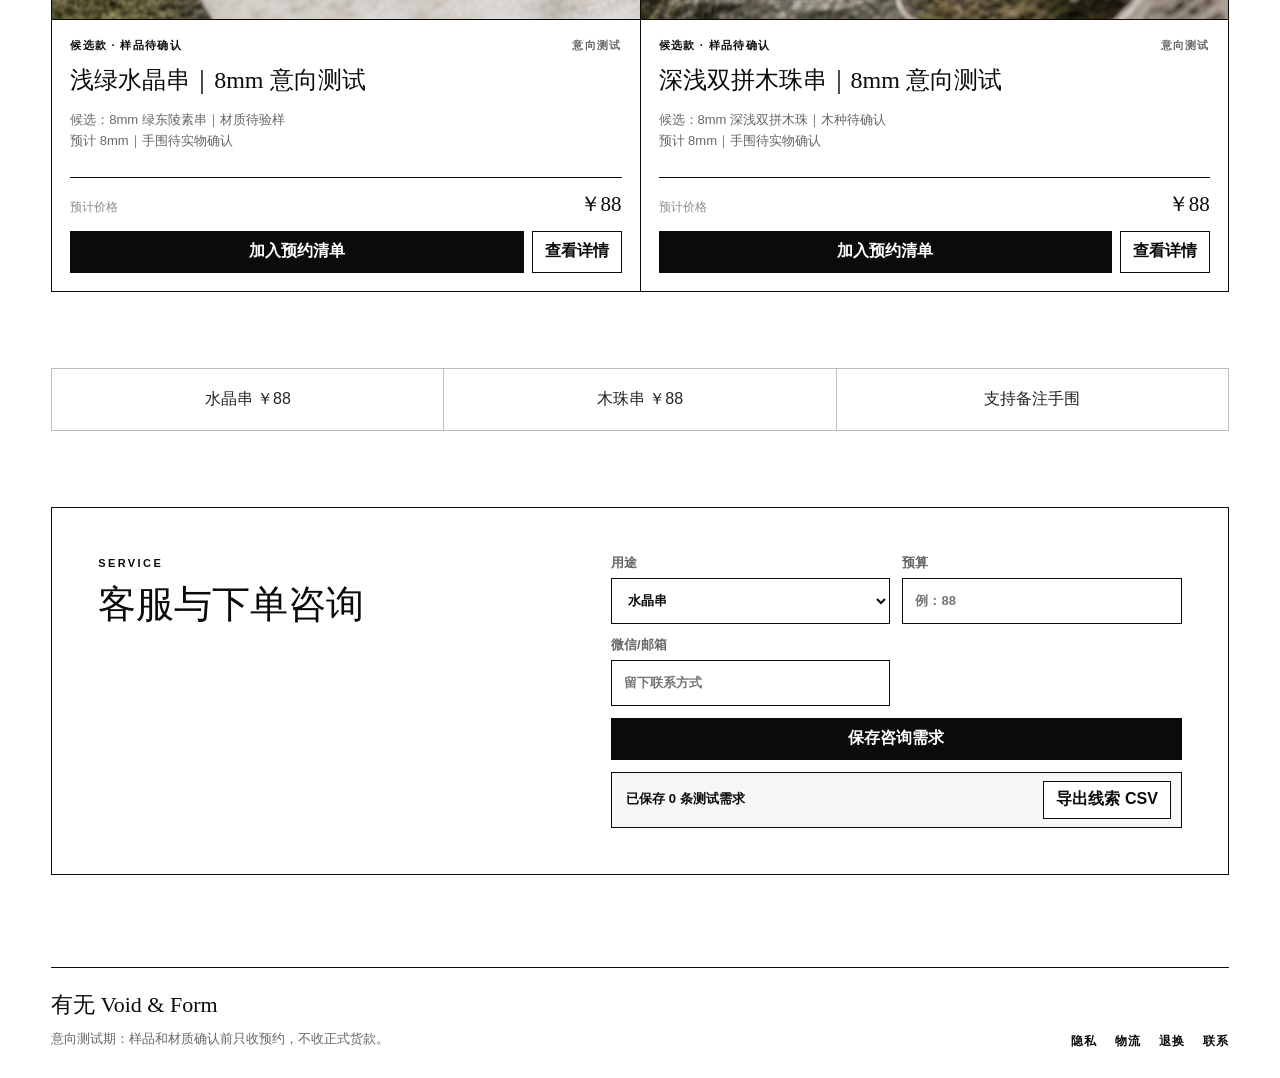
==== commit 3ea0d358: "Add sourcing interest-test funnel" ====
--- a/index.html
+++ b/index.html
@@ -8,7 +8,7 @@
       name="description"
       content="有无，先做百元以内的水晶串和木珠串，搭建独立站购买与社媒承接框架。"
     />
-    <link rel="stylesheet" href="styles.css?v=conversion-21" />
+    <link rel="stylesheet" href="styles.css?v=sourcing-22" />
   </head>
   <body>
     <header class="site-header" data-header>
@@ -60,7 +60,7 @@
           <dl class="trust-list">
             <div>
               <dt>88</dt>
-              <dd data-i18n="inStock">测试价</dd>
+              <dd data-i18n="inStock">意向价</dd>
             </div>
             <div>
               <dt data-i18n="sevenDays">手围</dt>
@@ -126,7 +126,7 @@
     <footer class="site-footer" aria-label="站点信息">
       <div>
         <strong data-i18n="footerBrand">有无 Void & Form</strong>
-        <p data-i18n="footerNote">测试期独立站：先验证水晶串、木珠串的展示、咨询和社媒承接。</p>
+        <p data-i18n="footerNote">意向测试期：样品和材质确认前只收预约，不收正式货款。</p>
       </div>
       <nav aria-label="政策页面" data-i18n-aria-label="footerPolicyNav">
         <a href="privacy.html" data-i18n="footerPrivacy">隐私</a>
@@ -140,7 +140,7 @@
       <div class="cart-backdrop" data-cart-close></div>
       <section class="cart-panel" aria-labelledby="cart-title">
         <header>
-          <h2 id="cart-title" data-i18n="cartTitle">咨询清单</h2>
+          <h2 id="cart-title" data-i18n="cartTitle">预约清单</h2>
           <button class="icon-button" type="button" data-cart-close aria-label="关闭购物车" data-i18n-aria-label="cartClose">×</button>
         </header>
         <div class="cart-items" data-cart-items></div>
@@ -150,8 +150,8 @@
             <strong data-cart-total>￥0</strong>
           </div>
           <div class="cart-progress" data-cart-progress></div>
-          <p data-i18n="cartNote">当前先用咨询清单承接下单意向，下一步接入正式支付。</p>
-          <button class="primary-button full" type="button" data-checkout data-i18n="checkout">提交下单咨询</button>
+          <p data-i18n="cartNote">样品通过后才开放正式付款。现在复制预约内容并去品牌 Instagram 私信。</p>
+          <a class="primary-button full" href="https://www.instagram.com/duck.3428348/" data-checkout data-i18n="checkout">去 Instagram 私信预约</a>
         </div>
       </section>
     </aside>
@@ -166,10 +166,10 @@
     <nav class="mobile-tabbar" aria-label="底部导航" data-i18n-aria-label="bottomNavLabel">
       <a href="#home"><span>⌂</span><strong data-i18n="bottomHome">首页</strong></a>
       <a href="#shop"><span>☰</span><strong data-i18n="bottomCategory">分类</strong></a>
-      <button type="button" data-cart-open><span>▱</span><strong data-i18n="bottomCart">购物车</strong></button>
+      <button type="button" data-cart-open><span>▱</span><strong data-i18n="bottomCart">预约</strong></button>
       <a href="#inquiry"><span>☏</span><strong data-i18n="bottomService">客服</strong></a>
     </nav>
 
-    <script src="script.js?v=conversion-21"></script>
+    <script src="script.js?v=sourcing-22"></script>
   </body>
 </html>
--- a/styles.css
+++ b/styles.css
@@ -686,9 +686,14 @@
 }
 
 .primary-button {
+  display: inline-flex;
+  align-items: center;
+  justify-content: center;
   border: 1px solid var(--ink);
   color: var(--panel);
   background: var(--ink);
+  text-align: center;
+  text-decoration: none;
 }
 
 .primary-button:hover {
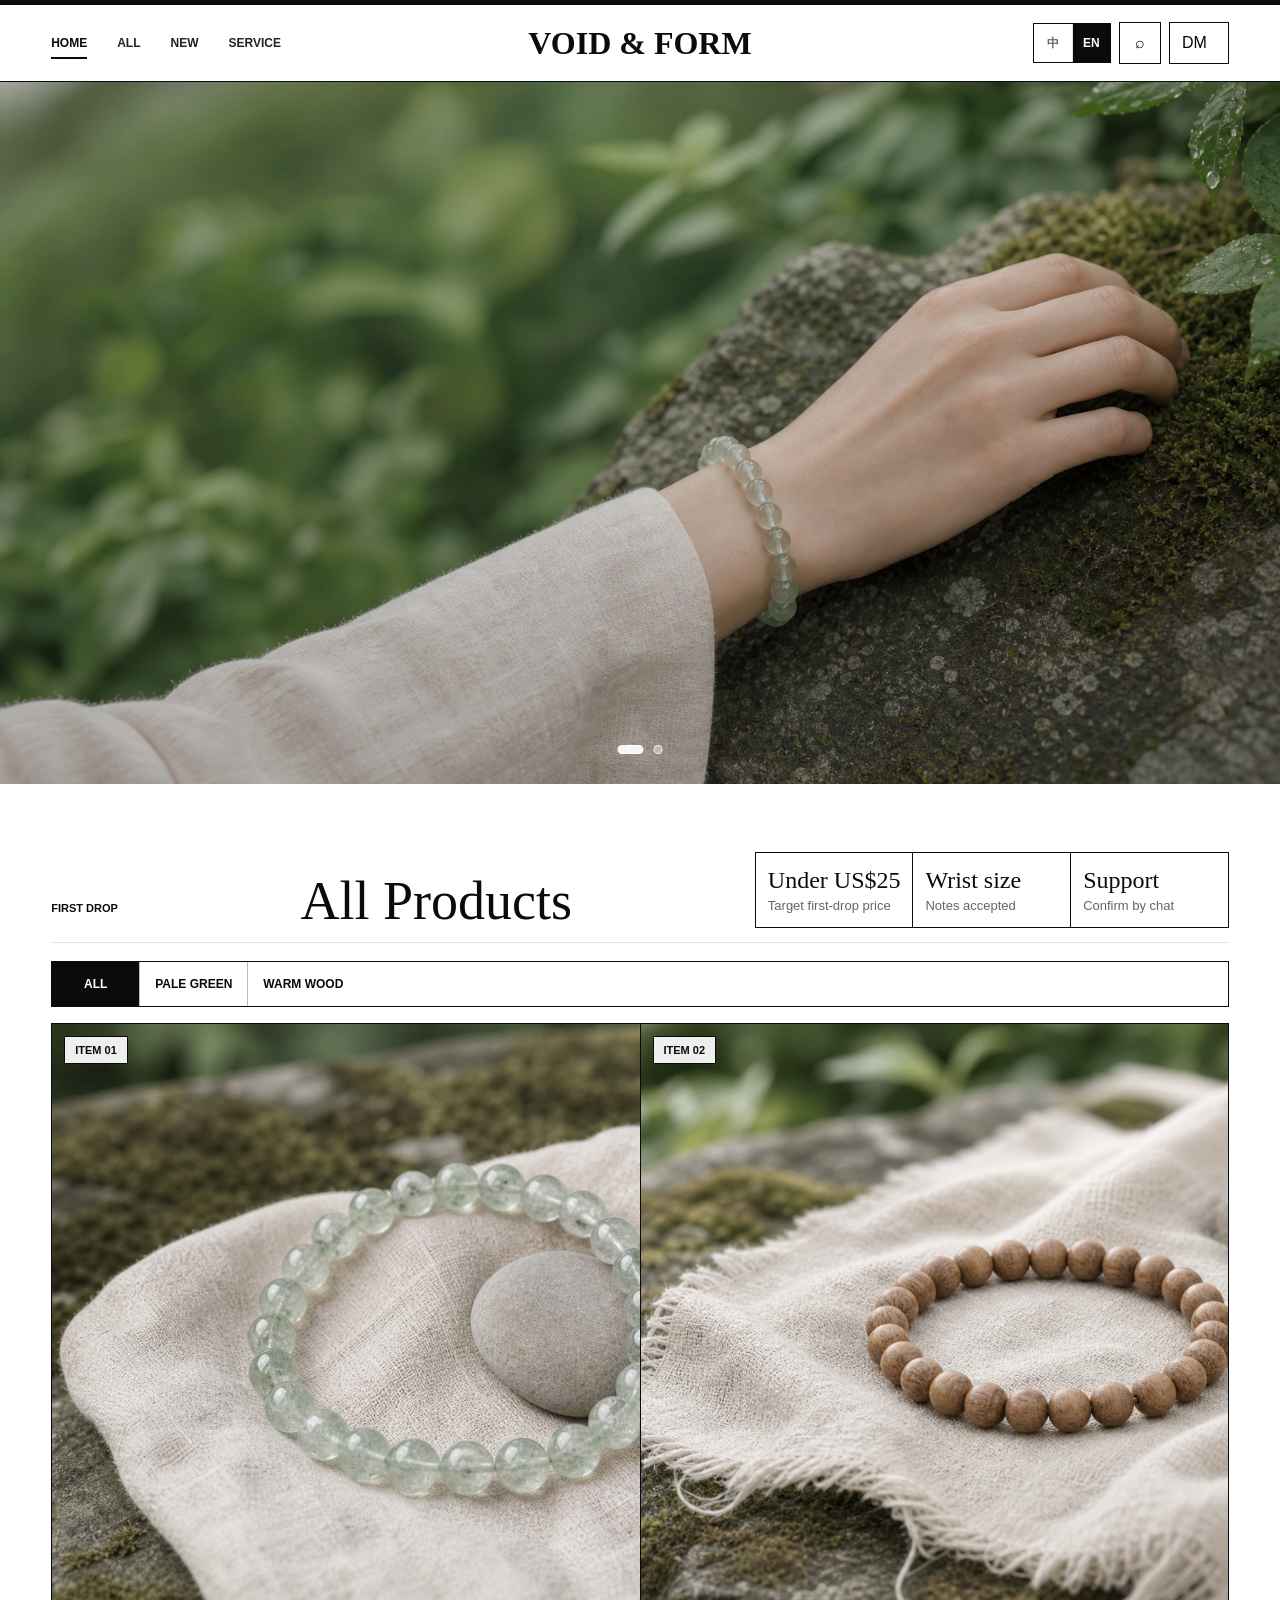
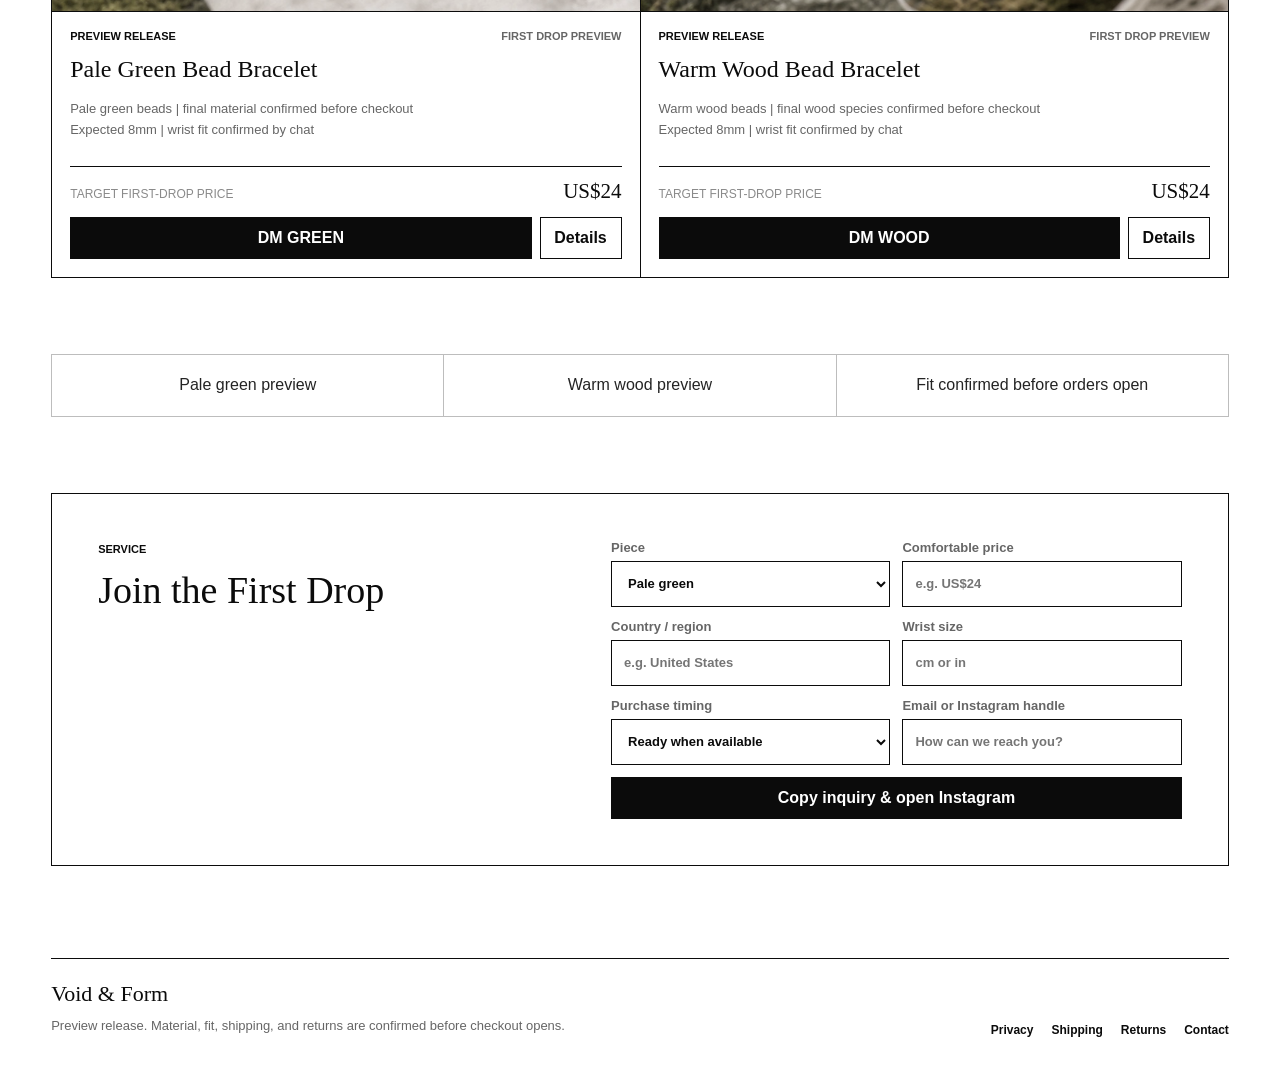
==== commit f6e501b5: "Publish English first-drop storefront" ====
--- a/index.html
+++ b/index.html
@@ -1,50 +1,50 @@
 <!doctype html>
-<html lang="zh-CN">
+<html lang="en">
   <head>
     <meta charset="utf-8" />
     <meta name="viewport" content="width=device-width, initial-scale=1" />
-    <title>有无｜水晶串与木珠串</title>
+    <link rel="icon" href="assets/favicon.svg" type="image/svg+xml" />
+    <title>VOID &amp; FORM | Quiet Everyday Bracelets</title>
     <meta
       name="description"
-      content="有无，先做百元以内的水晶串和木珠串，搭建独立站购买与社媒承接框架。"
+      content="VOID &amp; FORM creates quiet pale-green and warm-wood bead bracelets for everyday wear."
     />
-    <link rel="stylesheet" href="styles.css?v=sourcing-22" />
+    <link rel="stylesheet" href="styles.css?v=foreign-3" />
   </head>
   <body>
     <header class="site-header" data-header>
-      <a class="brand" href="#home" aria-label="有无首页" data-i18n-aria-label="brandHome">
+      <a class="brand" href="#home" aria-label="VOID &amp; FORM home" data-i18n-aria-label="brandHome">
         <span class="brand-logo">
-          <strong data-i18n="brandName">有 無</strong>
+          <strong data-i18n="brandName">VOID &amp; FORM</strong>
         </span>
       </a>
 
-      <nav class="main-nav" aria-label="主导航" data-i18n-aria-label="navLabel">
-        <a href="#home" data-i18n="navShop">首页</a>
-        <a href="#shop" data-i18n="navSets">全部</a>
-        <a href="#shop" data-i18n="navCare">新品</a>
-        <a href="#inquiry" data-i18n="navService">客服</a>
+      <nav class="main-nav" aria-label="Main navigation" data-i18n-aria-label="navLabel">
+        <a href="#home" data-i18n="navShop">Home</a>
+        <a href="#shop" data-i18n="navSets">All</a>
+        <a href="#shop" data-i18n="navCare">New</a>
+        <a href="#inquiry" data-i18n="navService">Contact</a>
       </nav>
 
       <div class="header-actions">
         <div class="language-switch" role="group" aria-label="语言 / Language">
-          <button class="is-active" type="button" data-language="zh" aria-pressed="true">中</button>
-          <button type="button" data-language="en" aria-pressed="false">EN</button>
+          <button type="button" data-language="zh" aria-pressed="false">中</button>
+          <button class="is-active" type="button" data-language="en" aria-pressed="true">EN</button>
         </div>
         <button class="icon-button" type="button" data-search-focus aria-label="搜索商品" data-i18n-aria-label="searchAria">
           <span aria-hidden="true">⌕</span>
         </button>
-        <button class="cart-button" type="button" data-cart-open aria-label="打开购物车" data-i18n-aria-label="cartOpen">
-          <span aria-hidden="true" data-i18n="bagIcon">袋</span>
-          <span class="cart-count" data-cart-count>0</span>
-        </button>
+        <a class="cart-button" href="#inquiry" aria-label="Message VOID &amp; FORM" data-i18n-aria-label="cartOpen">
+          <span aria-hidden="true" data-i18n="bagIcon">DM</span>
+        </a>
       </div>
     </header>
 
     <main>
-      <section class="intro-hero" id="home" aria-label="首页图片轮播" data-i18n-aria-label="heroSliderLabel">
-        <div class="intro-slider" aria-label="首页图片轮播" data-i18n-aria-label="heroSliderLabel">
-          <img class="intro-hero-image is-active" src="assets/product-crystal-test-02.jpg" alt="宁静绿色户外柔光氛围图：手腕佩戴清透绿水晶串" data-hero-slide data-i18n-alt="introAltOne" />
-          <img class="intro-hero-image" src="assets/product-wood-test-02.jpg" alt="宁静苔石花园氛围图：手腕佩戴暖色木珠串" data-hero-slide data-i18n-alt="introAltTwo" />
+      <section class="intro-hero" id="home" aria-label="Homepage image carousel" data-i18n-aria-label="heroSliderLabel">
+        <div class="intro-slider" aria-label="Homepage image carousel" data-i18n-aria-label="heroSliderLabel">
+          <img class="intro-hero-image is-active" src="assets/product-crystal-test-02.jpg" alt="A wrist wearing a pale green bead bracelet in soft outdoor light" data-hero-slide data-i18n-alt="introAltOne" />
+          <img class="intro-hero-image" src="assets/product-wood-test-02.jpg" alt="A wrist wearing a warm wood bead bracelet in a quiet mossy garden" data-hero-slide data-i18n-alt="introAltTwo" />
         </div>
         <div class="hero-dots" aria-label="切换首页图片" data-i18n-aria-label="heroDotsLabel">
           <button class="is-active" type="button" data-hero-dot="0" aria-label="第 1 张首页图片"></button>
@@ -55,29 +55,29 @@
       <section class="shop-shell" id="shop" aria-labelledby="shop-title">
         <aside class="shop-rail" aria-label="店铺信息" data-i18n-aria-label="shopInfo">
           <p class="eyebrow" data-i18n="launch">FIRST DROP</p>
-          <h1 id="shop-title" data-i18n="heroTitle">全部商品</h1>
+          <h1 id="shop-title" data-i18n="heroTitle">All Products</h1>
 
           <dl class="trust-list">
             <div>
-              <dt>88</dt>
-              <dd data-i18n="inStock">意向价</dd>
+              <dt data-i18n="pricePoint">Under US$25</dt>
+              <dd data-i18n="inStock">Expected launch price</dd>
             </div>
             <div>
-              <dt data-i18n="sevenDays">手围</dt>
-              <dd data-i18n="easyReturns">可备注</dd>
+              <dt data-i18n="sevenDays">Wrist size</dt>
+              <dd data-i18n="easyReturns">Fit by chat</dd>
             </div>
             <div>
-              <dt>客服</dt>
-              <dd data-i18n="sizeAdvice">咨询确认</dd>
+              <dt data-i18n="servicePoint">Support</dt>
+              <dd data-i18n="sizeAdvice">Instagram DM</dd>
             </div>
           </dl>
         </aside>
 
         <section class="commerce-panel" aria-label="测试款选购" data-i18n-aria-label="commerceLabel">
           <div class="category-tabs" role="tablist" aria-label="拍品分类" data-i18n-aria-label="categoryLabel">
-            <button class="tab is-active" type="button" data-category="all" data-i18n="categoryAll">全部</button>
-            <button class="tab" type="button" data-category="crystal" data-i18n="categoryCrystal">水晶串</button>
-            <button class="tab" type="button" data-category="wood" data-i18n="categoryWood">木珠串</button>
+            <button class="tab is-active" type="button" data-category="all" data-i18n="categoryAll">All</button>
+            <button class="tab" type="button" data-category="crystal" data-i18n="categoryCrystal">Pale green</button>
+            <button class="tab" type="button" data-category="wood" data-i18n="categoryWood">Warm wood</button>
           </div>
 
           <div class="product-grid" data-product-grid></div>
@@ -86,47 +86,59 @@
       </section>
 
       <section class="service-strip" id="service" aria-label="服务承诺" data-i18n-aria-label="serviceLabel">
-        <span data-i18n="service1">水晶串 ￥88</span>
-        <span data-i18n="service2">木珠串 ￥88</span>
-        <span data-i18n="service3">支持备注手围</span>
+        <span data-i18n="service1">Pale green preview</span>
+        <span data-i18n="service2">Warm wood preview</span>
+        <span data-i18n="service3">Fit confirmed before checkout</span>
       </section>
 
       <section class="lead-section" id="inquiry" aria-labelledby="lead-title">
         <div>
           <p class="eyebrow" data-i18n="leadLabel">SERVICE</p>
-          <h2 id="lead-title" data-i18n="leadTitle">客服与下单咨询</h2>
+          <h2 id="lead-title" data-i18n="leadTitle">Join the First Drop</h2>
         </div>
         <div class="lead-panel">
           <form class="lead-form" data-lead-form>
             <label>
-              <span data-i18n="leadUse">用途</span>
+              <span data-i18n="leadUse">Piece</span>
               <select name="use">
-                <option data-i18n="categoryCrystal">水晶串</option>
-                <option data-i18n="categoryWood">木珠串</option>
+                <option value="GREEN" data-i18n="categoryCrystal">Pale green</option>
+                <option value="WOOD" data-i18n="categoryWood">Warm wood</option>
               </select>
             </label>
             <label>
-              <span data-i18n="leadBudget">预算</span>
-              <input name="budget" type="text" placeholder="例：88" data-i18n-placeholder="leadBudgetPlaceholder" />
+              <span data-i18n="leadBudget">Comfortable price</span>
+              <input name="budget" type="text" placeholder="e.g. US$24" data-i18n-placeholder="leadBudgetPlaceholder" />
             </label>
             <label>
-              <span data-i18n="leadContact">微信/邮箱</span>
-              <input name="contact" type="text" placeholder="留下联系方式" data-i18n-placeholder="leadContactPlaceholder" required />
+              <span data-i18n="leadCountry">Country / region</span>
+              <input name="country" type="text" placeholder="e.g. United States" data-i18n-placeholder="leadCountryPlaceholder" required />
             </label>
-            <button class="primary-button" type="button" data-save-lead data-i18n="leadSubmit">保存咨询需求</button>
+            <label>
+              <span data-i18n="leadWrist">Wrist size</span>
+              <input name="wrist" type="text" placeholder="cm or in" data-i18n-placeholder="leadWristPlaceholder" />
+            </label>
+            <label>
+              <span data-i18n="leadTiming">Purchase timing</span>
+              <select name="timing">
+                <option value="ready" data-i18n="leadTimingReady">Ready when available</option>
+                <option value="month" data-i18n="leadTimingMonth">Within a month</option>
+                <option value="compare" data-i18n="leadTimingCompare">Just comparing</option>
+              </select>
+            </label>
+            <label>
+              <span data-i18n="leadContact">Email or Instagram handle</span>
+              <input name="contact" type="text" placeholder="How can we reach you?" data-i18n-placeholder="leadContactPlaceholder" />
+            </label>
+            <button class="primary-button" type="submit" data-save-lead data-i18n="leadSubmit">Copy inquiry &amp; open Instagram</button>
           </form>
-          <div class="lead-tools">
-            <p data-lead-count data-i18n="leadCount">已保存 0 条测试需求</p>
-            <button class="secondary-button" type="button" data-export-leads data-i18n="leadExport">导出线索 CSV</button>
-          </div>
         </div>
       </section>
     </main>
 
     <footer class="site-footer" aria-label="站点信息">
       <div>
-        <strong data-i18n="footerBrand">有无 Void & Form</strong>
-        <p data-i18n="footerNote">意向测试期：样品和材质确认前只收预约，不收正式货款。</p>
+        <strong data-i18n="footerBrand">VOID &amp; FORM</strong>
+        <p data-i18n="footerNote">Preview release. Material, fit, shipping, and returns are confirmed before checkout opens.</p>
       </div>
       <nav aria-label="政策页面" data-i18n-aria-label="footerPolicyNav">
         <a href="privacy.html" data-i18n="footerPrivacy">隐私</a>
@@ -135,26 +147,6 @@
         <a href="contact.html" data-i18n="footerContact">联系</a>
       </nav>
     </footer>
-
-    <aside class="cart-drawer" data-cart-drawer aria-hidden="true">
-      <div class="cart-backdrop" data-cart-close></div>
-      <section class="cart-panel" aria-labelledby="cart-title">
-        <header>
-          <h2 id="cart-title" data-i18n="cartTitle">预约清单</h2>
-          <button class="icon-button" type="button" data-cart-close aria-label="关闭购物车" data-i18n-aria-label="cartClose">×</button>
-        </header>
-        <div class="cart-items" data-cart-items></div>
-        <div class="cart-summary">
-          <div>
-            <span data-i18n="subtotal">小计</span>
-            <strong data-cart-total>￥0</strong>
-          </div>
-          <div class="cart-progress" data-cart-progress></div>
-          <p data-i18n="cartNote">样品通过后才开放正式付款。现在复制预约内容并去品牌 Instagram 私信。</p>
-          <a class="primary-button full" href="https://www.instagram.com/duck.3428348/" data-checkout data-i18n="checkout">去 Instagram 私信预约</a>
-        </div>
-      </section>
-    </aside>
 
     <dialog class="product-dialog" data-product-dialog>
       <button class="icon-button dialog-close" type="button" data-dialog-close aria-label="关闭详情" data-i18n-aria-label="dialogClose">×</button>
@@ -166,10 +158,10 @@
     <nav class="mobile-tabbar" aria-label="底部导航" data-i18n-aria-label="bottomNavLabel">
       <a href="#home"><span>⌂</span><strong data-i18n="bottomHome">首页</strong></a>
       <a href="#shop"><span>☰</span><strong data-i18n="bottomCategory">分类</strong></a>
-      <button type="button" data-cart-open><span>▱</span><strong data-i18n="bottomCart">预约</strong></button>
+      <a href="#inquiry"><span>▱</span><strong data-i18n="bottomCart">First drop</strong></a>
       <a href="#inquiry"><span>☏</span><strong data-i18n="bottomService">客服</strong></a>
     </nav>
 
-    <script src="script.js?v=sourcing-22"></script>
+    <script src="script.js?v=foreign-3"></script>
   </body>
 </html>
--- a/styles.css
+++ b/styles.css
@@ -22,6 +22,7 @@
 
 html {
   scroll-behavior: smooth;
+  scroll-padding-top: 94px;
 }
 
 body {
@@ -85,10 +86,11 @@
   font-family: var(--serif);
   font-size: 32px;
   font-weight: 600;
-  letter-spacing: 0.18em;
+  letter-spacing: 0;
   line-height: 1;
   text-align: center;
-  text-indent: 0.2em;
+  text-indent: 0;
+  white-space: nowrap;
 }
 
 .main-nav {
@@ -104,7 +106,7 @@
   color: var(--ink-soft);
   font-size: 12px;
   font-weight: 700;
-  letter-spacing: 0.08em;
+  letter-spacing: 0;
   text-decoration: none;
   text-transform: uppercase;
 }
@@ -193,6 +195,7 @@
   grid-template-columns: auto auto;
   gap: 9px;
   padding: 0 12px;
+  text-decoration: none;
 }
 
 .cart-count {
@@ -323,7 +326,7 @@
   color: rgba(255, 255, 255, 0.76);
   font-size: 12px;
   font-weight: 900;
-  letter-spacing: 0.18em;
+  letter-spacing: 0;
 }
 
 .hero-dots {
@@ -374,7 +377,7 @@
   color: var(--ink);
   font-size: 11px;
   font-weight: 800;
-  letter-spacing: 0.22em;
+  letter-spacing: 0;
   text-transform: uppercase;
 }
 
@@ -534,7 +537,7 @@
   color: var(--ink);
   font-size: 12px;
   font-weight: 700;
-  letter-spacing: 0.08em;
+  letter-spacing: 0;
   text-transform: uppercase;
   white-space: nowrap;
 }
@@ -596,7 +599,7 @@
   background: rgba(255, 255, 255, 0.92);
   font-size: 11px;
   font-weight: 800;
-  letter-spacing: 0.12em;
+  letter-spacing: 0;
   text-transform: uppercase;
 }
 
@@ -620,7 +623,7 @@
   color: var(--ink);
   font-size: 11px;
   font-weight: 800;
-  letter-spacing: 0.12em;
+  letter-spacing: 0;
   text-transform: uppercase;
 }
 
@@ -1026,7 +1029,7 @@
   color: var(--ink);
   font-size: 12px;
   font-weight: 800;
-  letter-spacing: 0.08em;
+  letter-spacing: 0;
   text-decoration: none;
 }
 
@@ -1392,6 +1395,10 @@
 }
 
 @media (max-width: 760px) {
+  html {
+    scroll-padding-top: 132px;
+  }
+
   .site-header {
     grid-template-columns: 1fr auto;
     gap: 14px;
@@ -1404,7 +1411,7 @@
   }
 
   .brand strong {
-    font-size: 26px;
+    font-size: 22px;
     text-align: left;
   }
 
@@ -1487,6 +1494,23 @@
   .shop-rail {
     display: block;
     padding-top: 18px;
+  }
+
+  #shop,
+  #inquiry {
+    scroll-margin-top: 132px;
+  }
+
+  .category-tabs {
+    display: grid;
+    grid-template-columns: 0.7fr 1.15fr 1.15fr;
+    overflow: hidden;
+  }
+
+  .tab {
+    min-width: 0;
+    padding: 0 8px;
+    font-size: 11px;
   }
 
   h1 {
@@ -1585,7 +1609,7 @@
   }
 
   .brand strong {
-    font-size: 22px;
+    font-size: 19px;
   }
 
   .header-actions .icon-button[data-search-focus] {
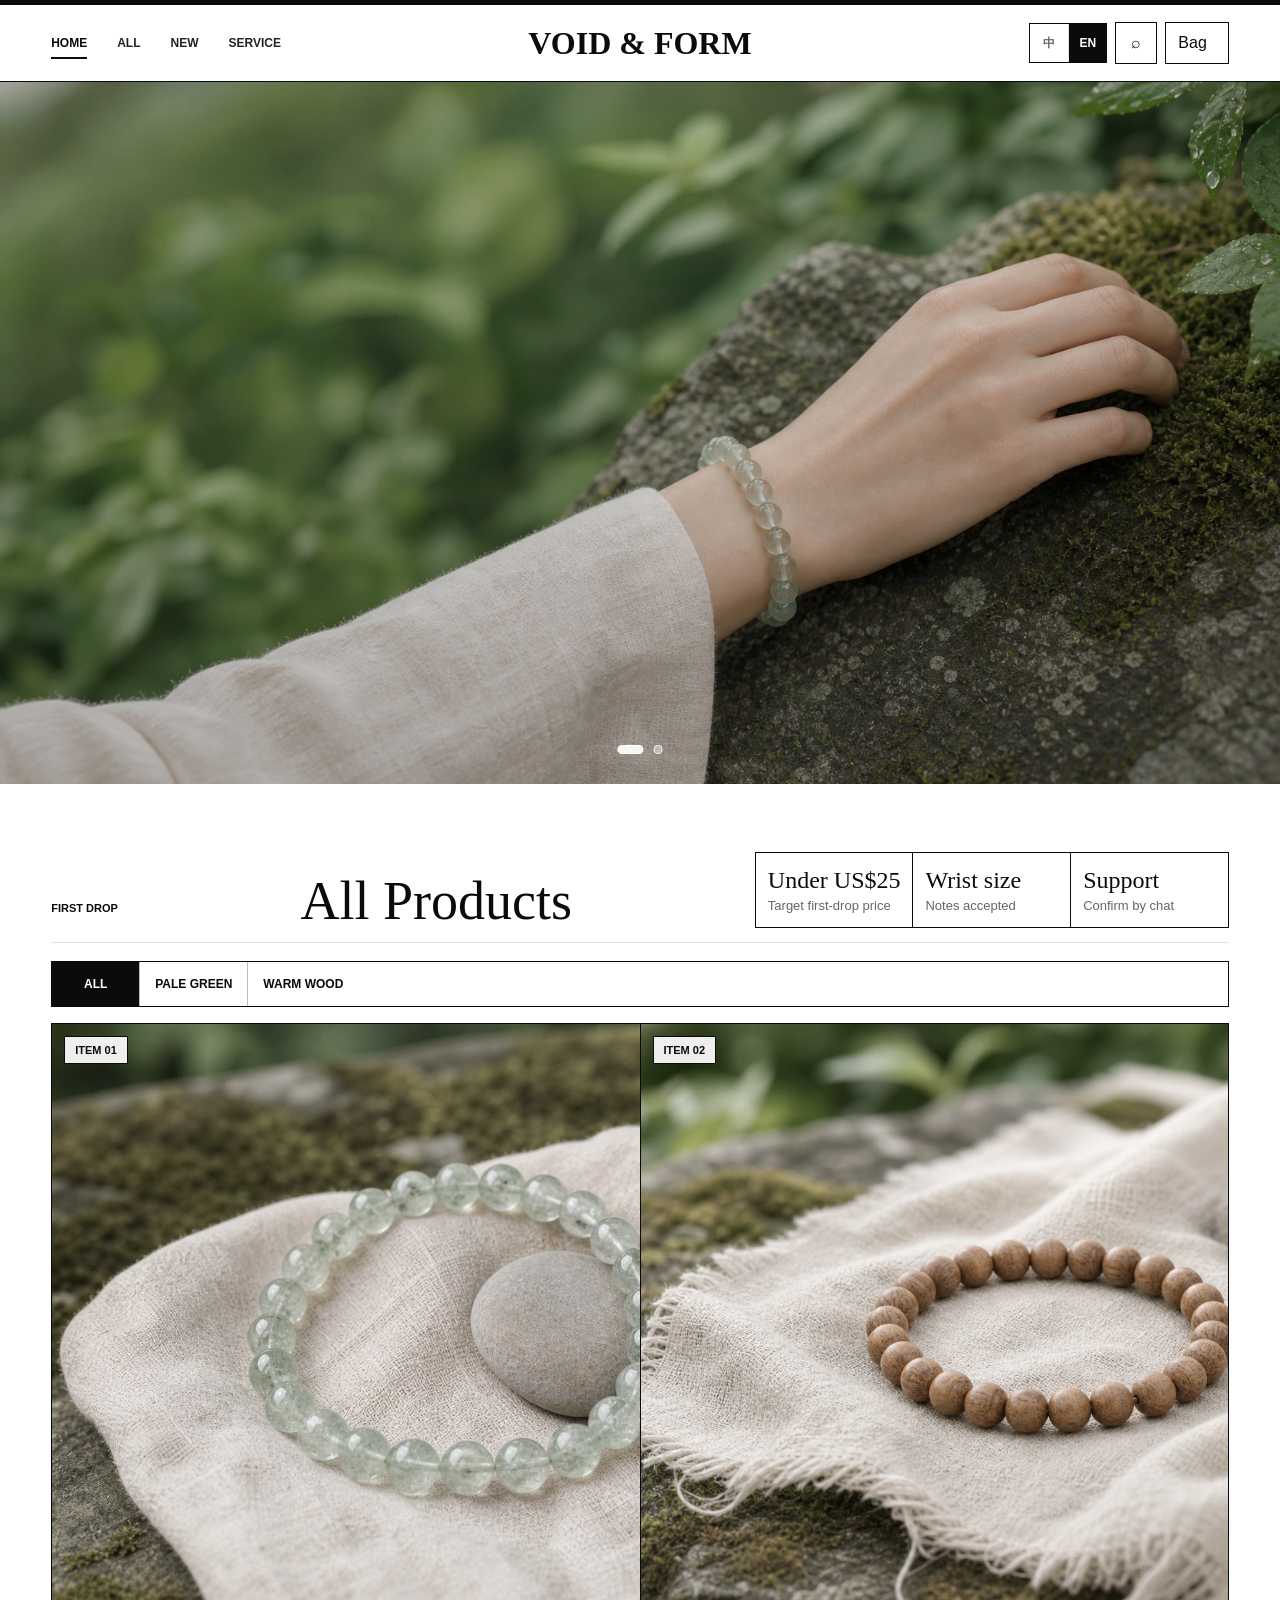
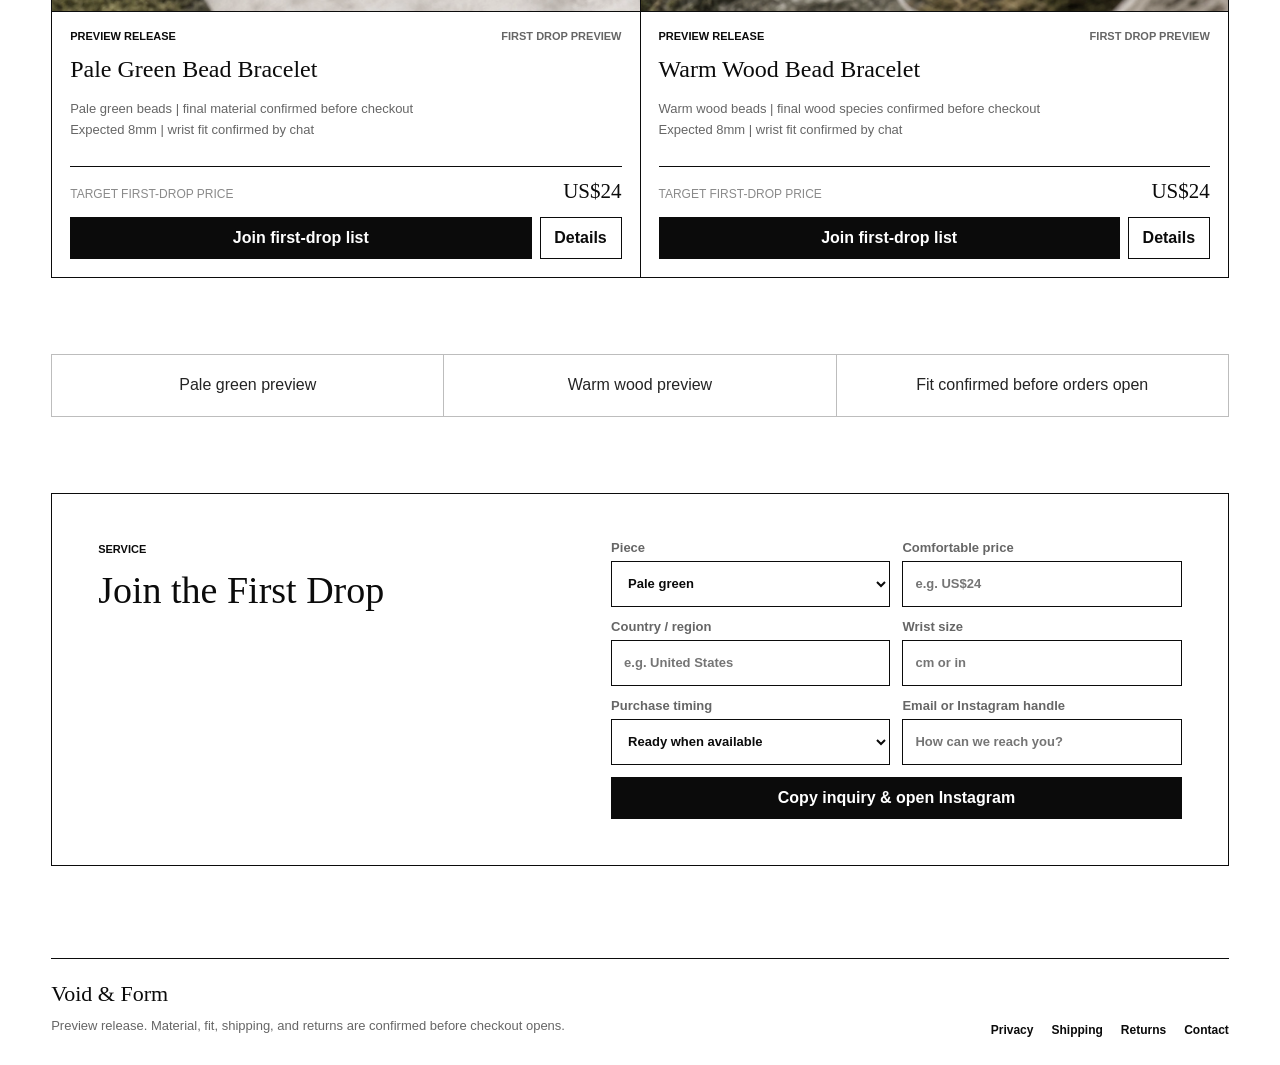
==== commit 00fe850c: "Add preview cart and campaign attribution" ====
--- a/index.html
+++ b/index.html
@@ -34,9 +34,10 @@
         <button class="icon-button" type="button" data-search-focus aria-label="搜索商品" data-i18n-aria-label="searchAria">
           <span aria-hidden="true">⌕</span>
         </button>
-        <a class="cart-button" href="#inquiry" aria-label="Message VOID &amp; FORM" data-i18n-aria-label="cartOpen">
-          <span aria-hidden="true" data-i18n="bagIcon">DM</span>
-        </a>
+        <button class="cart-button" type="button" data-cart-open aria-label="Open preview bag" data-i18n-aria-label="cartOpen">
+          <span aria-hidden="true" data-i18n="bagIcon">Bag</span>
+          <small data-cart-count hidden>0</small>
+        </button>
       </div>
     </header>
 
@@ -153,6 +154,16 @@
       <div class="dialog-body" data-dialog-body></div>
     </dialog>
 
+    <dialog class="cart-dialog" data-cart-dialog>
+      <div class="cart-dialog-head">
+        <h2 data-i18n="cartTitle">Preview bag</h2>
+        <button class="icon-button dialog-close" type="button" data-cart-close aria-label="Close preview bag">×</button>
+      </div>
+      <div class="cart-items" data-cart-items></div>
+      <p class="cart-note" data-cart-note></p>
+      <button class="primary-button" type="button" data-cart-checkout>Test checkout</button>
+    </dialog>
+
     <div class="toast" data-toast role="status" aria-live="polite"></div>
 
     <nav class="mobile-tabbar" aria-label="底部导航" data-i18n-aria-label="bottomNavLabel">
@@ -162,6 +173,7 @@
       <a href="#inquiry"><span>☏</span><strong data-i18n="bottomService">客服</strong></a>
     </nav>
 
-    <script src="script.js?v=foreign-3"></script>
+    <script src="commerce.js?v=commerce-1"></script>
+    <script src="script.js?v=commerce-1"></script>
   </body>
 </html>
--- a/styles.css
+++ b/styles.css
@@ -1625,3 +1625,113 @@
   }
 
 }
+
+.cart-button {
+  position: relative;
+}
+
+.cart-button small {
+  position: absolute;
+  top: 3px;
+  right: 3px;
+  min-width: 17px;
+  height: 17px;
+  padding: 0 4px;
+  border-radius: 50%;
+  color: #fff;
+  background: #1b1b17;
+  font-size: 10px;
+  line-height: 17px;
+  text-align: center;
+}
+
+.cart-dialog {
+  width: min(92vw, 560px);
+  max-height: min(82vh, 760px);
+  padding: 0;
+  border: 1px solid #24241f;
+  border-radius: 0;
+  background: #fff;
+}
+
+.cart-dialog::backdrop {
+  background: rgb(0 0 0 / 42%);
+}
+
+.cart-dialog-head {
+  display: flex;
+  align-items: center;
+  justify-content: space-between;
+  gap: 16px;
+  padding: 18px 20px;
+  border-bottom: 1px solid #d8d8d0;
+}
+
+.cart-dialog-head h2 {
+  margin: 0;
+  font-size: 22px;
+}
+
+.cart-items {
+  display: grid;
+}
+
+.cart-line {
+  display: grid;
+  grid-template-columns: 72px minmax(0, 1fr) auto;
+  gap: 14px;
+  align-items: center;
+  padding: 14px 20px;
+  border-bottom: 1px solid #e2e2dc;
+}
+
+.cart-line img {
+  width: 72px;
+  height: 82px;
+  object-fit: cover;
+}
+
+.cart-line div {
+  display: grid;
+  gap: 5px;
+}
+
+.cart-line span,
+.cart-note {
+  color: #6d6d65;
+  font-size: 13px;
+}
+
+.cart-line button {
+  border: 0;
+  background: transparent;
+  color: #55554e;
+  cursor: pointer;
+}
+
+.cart-note {
+  margin: 0;
+  padding: 16px 20px 10px;
+  line-height: 1.55;
+}
+
+.cart-dialog > .primary-button {
+  width: calc(100% - 40px);
+  margin: 0 20px 20px;
+}
+
+@media (max-width: 560px) {
+  .cart-line {
+    grid-template-columns: 58px minmax(0, 1fr);
+  }
+
+  .cart-line img {
+    width: 58px;
+    height: 68px;
+  }
+
+  .cart-line button {
+    grid-column: 2;
+    justify-self: start;
+  }
+}
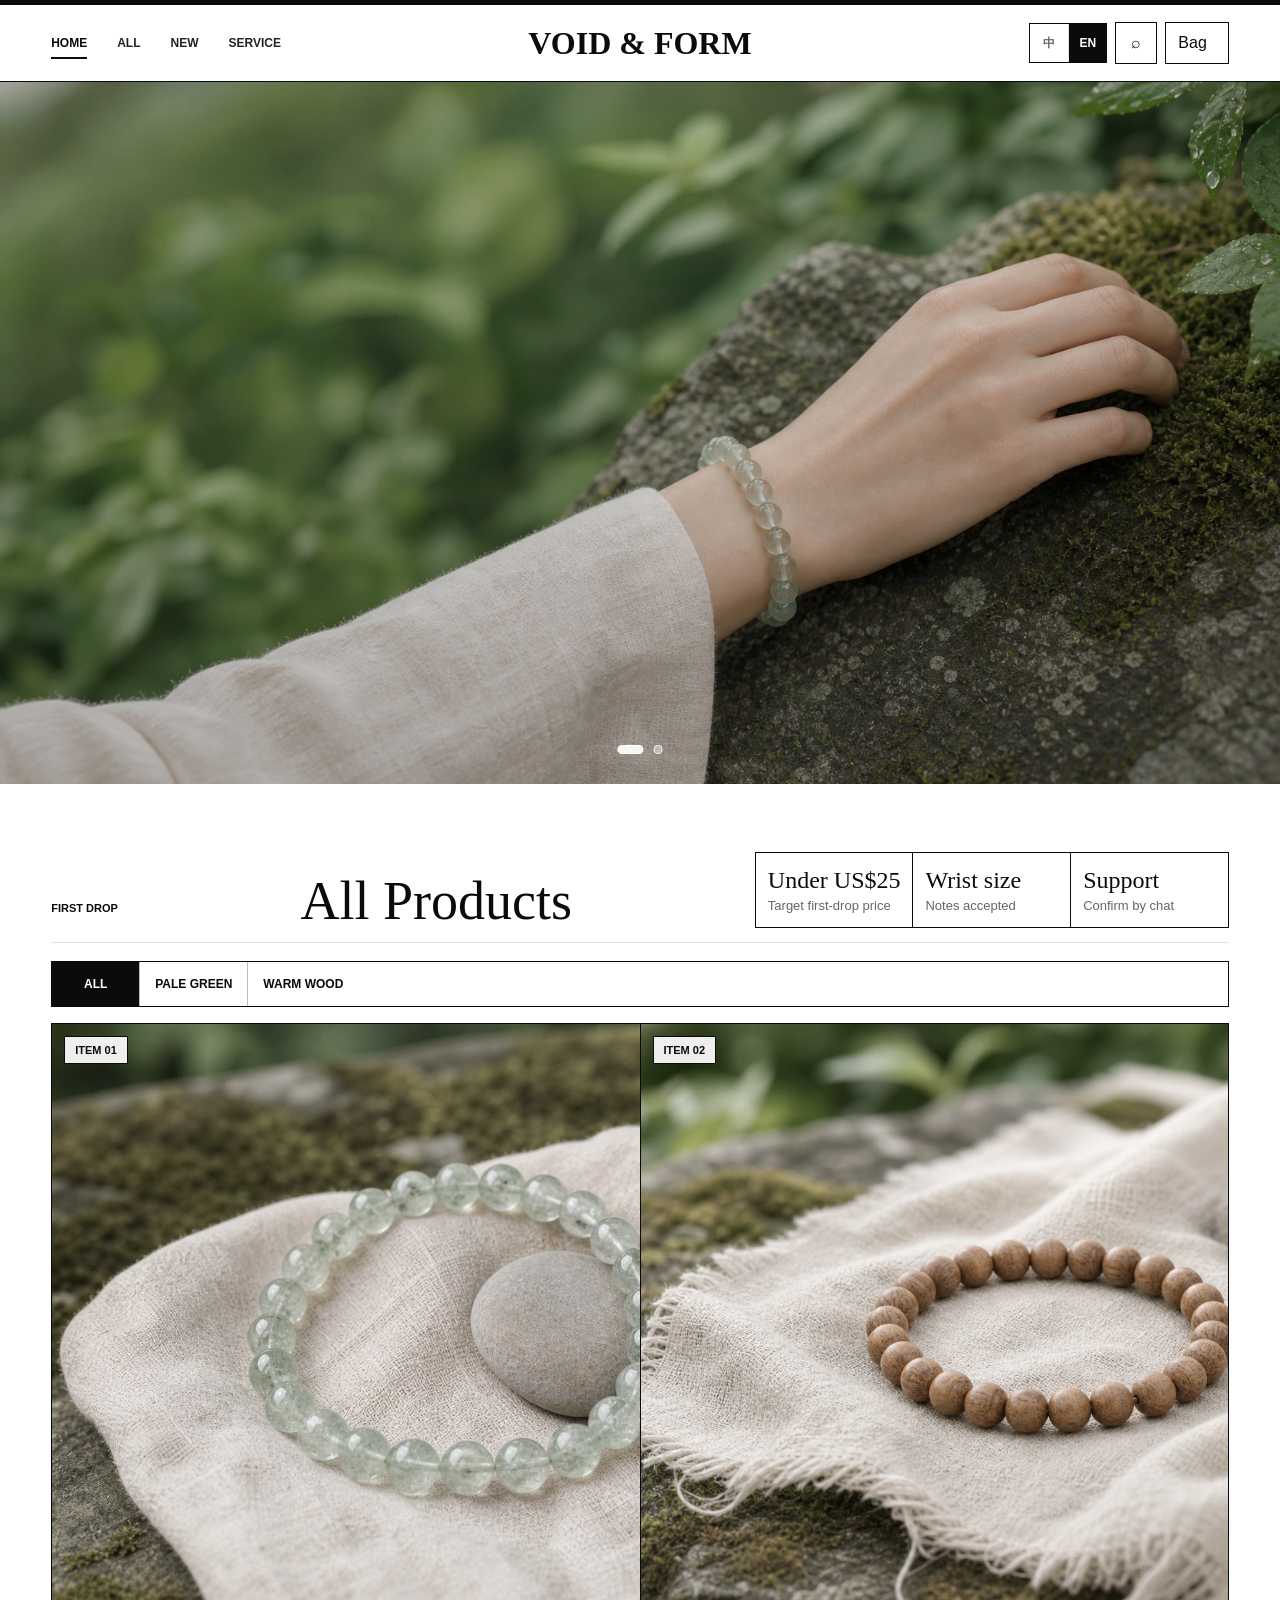
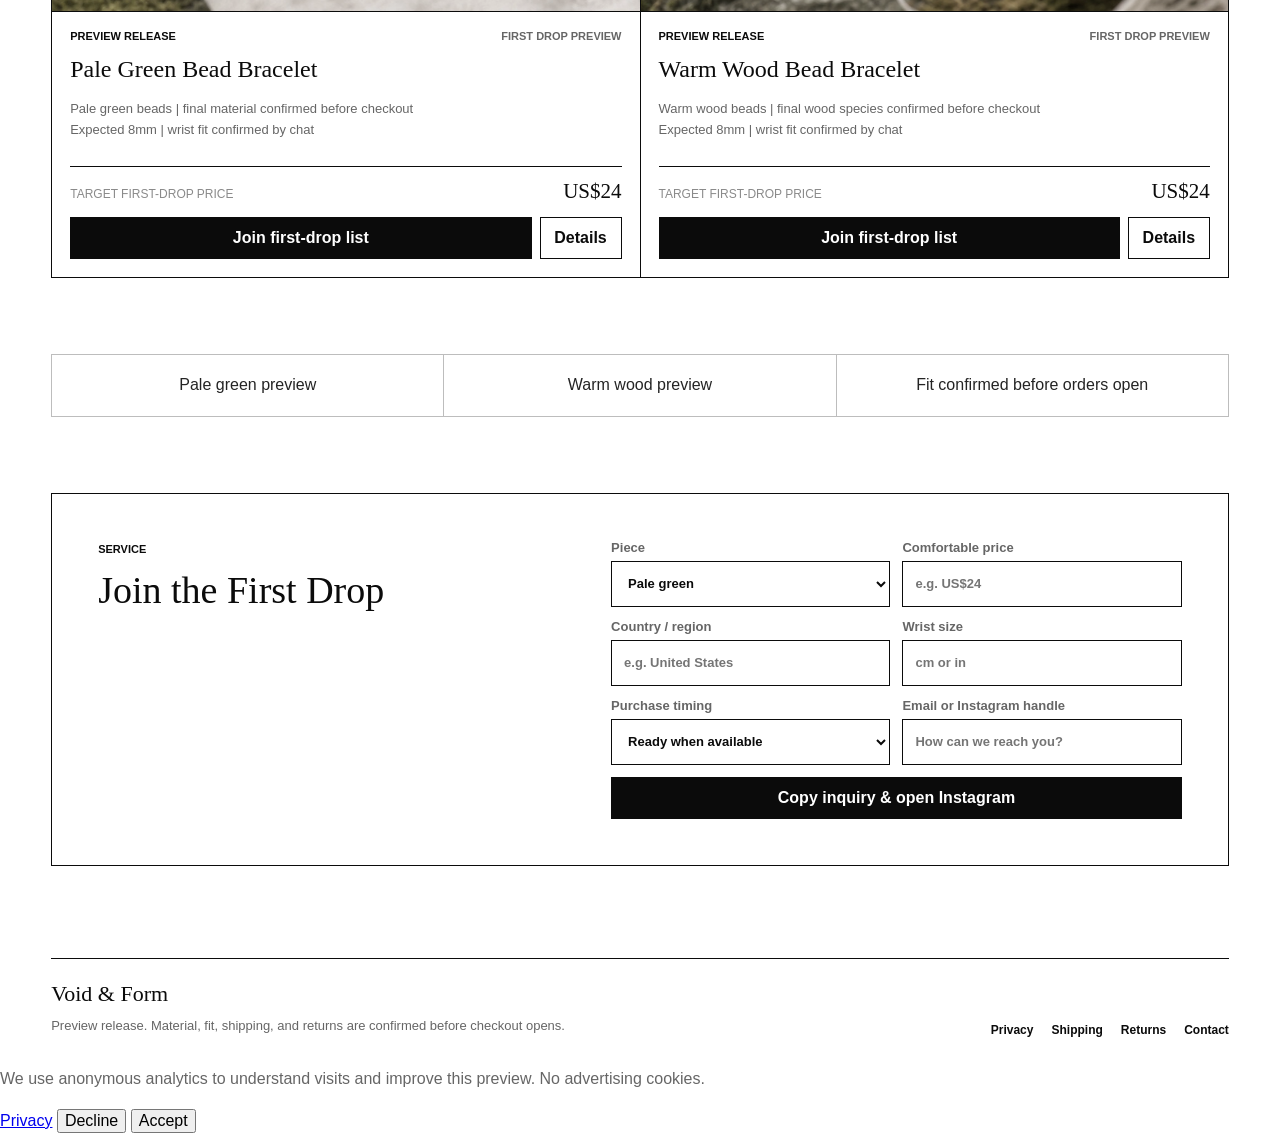
==== commit 6d95b48e: "Refresh storefront analytics assets" ====
--- a/index.html
+++ b/index.html
@@ -9,7 +9,7 @@
       name="description"
       content="VOID &amp; FORM creates quiet pale-green and warm-wood bead bracelets for everyday wear."
     />
-    <link rel="stylesheet" href="styles.css?v=foreign-3" />
+    <link rel="stylesheet" href="styles.css?v=foreign-4" />
   </head>
   <body>
     <header class="site-header" data-header>
@@ -173,7 +173,7 @@
       <a href="#inquiry"><span>☏</span><strong data-i18n="bottomService">客服</strong></a>
     </nav>
 
-    <script src="commerce.js?v=commerce-1"></script>
-    <script src="script.js?v=commerce-1"></script>
+    <script src="commerce.js?v=commerce-3"></script>
+    <script src="script.js?v=commerce-2"></script>
   </body>
 </html>
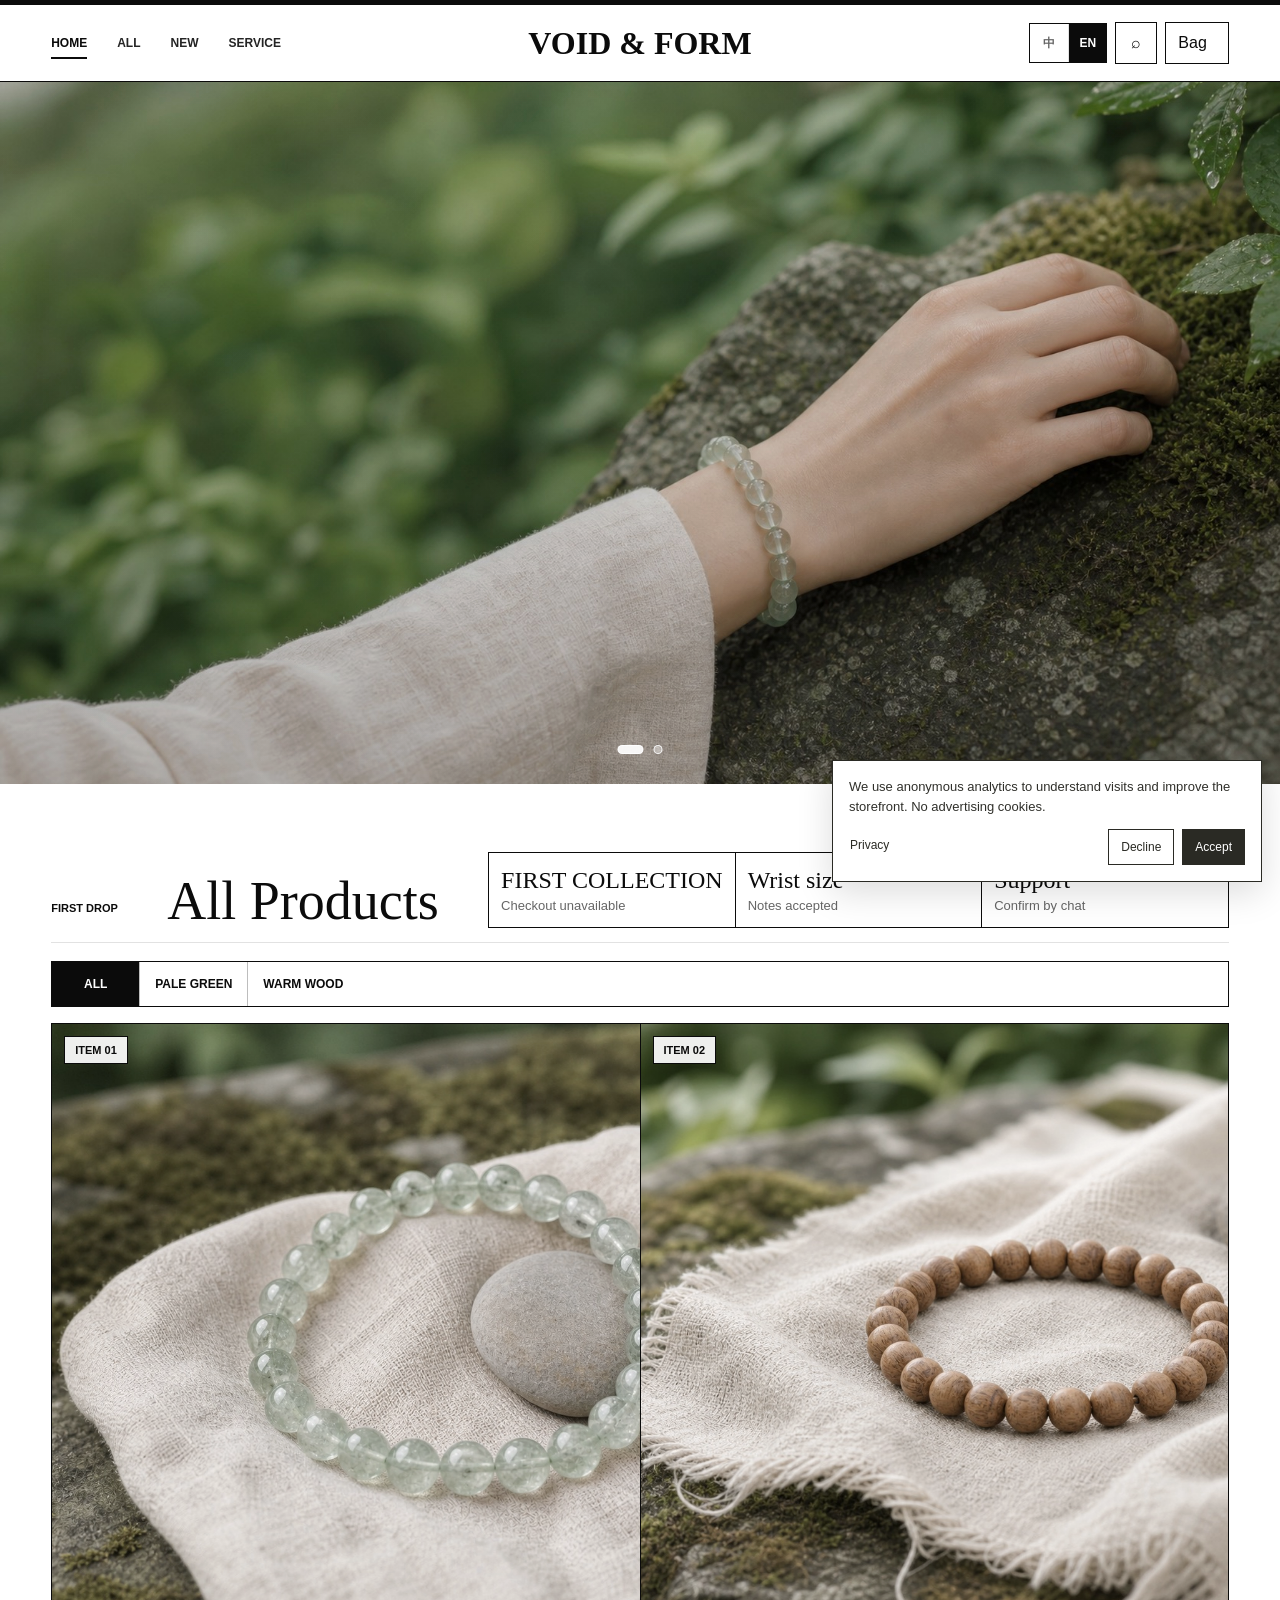
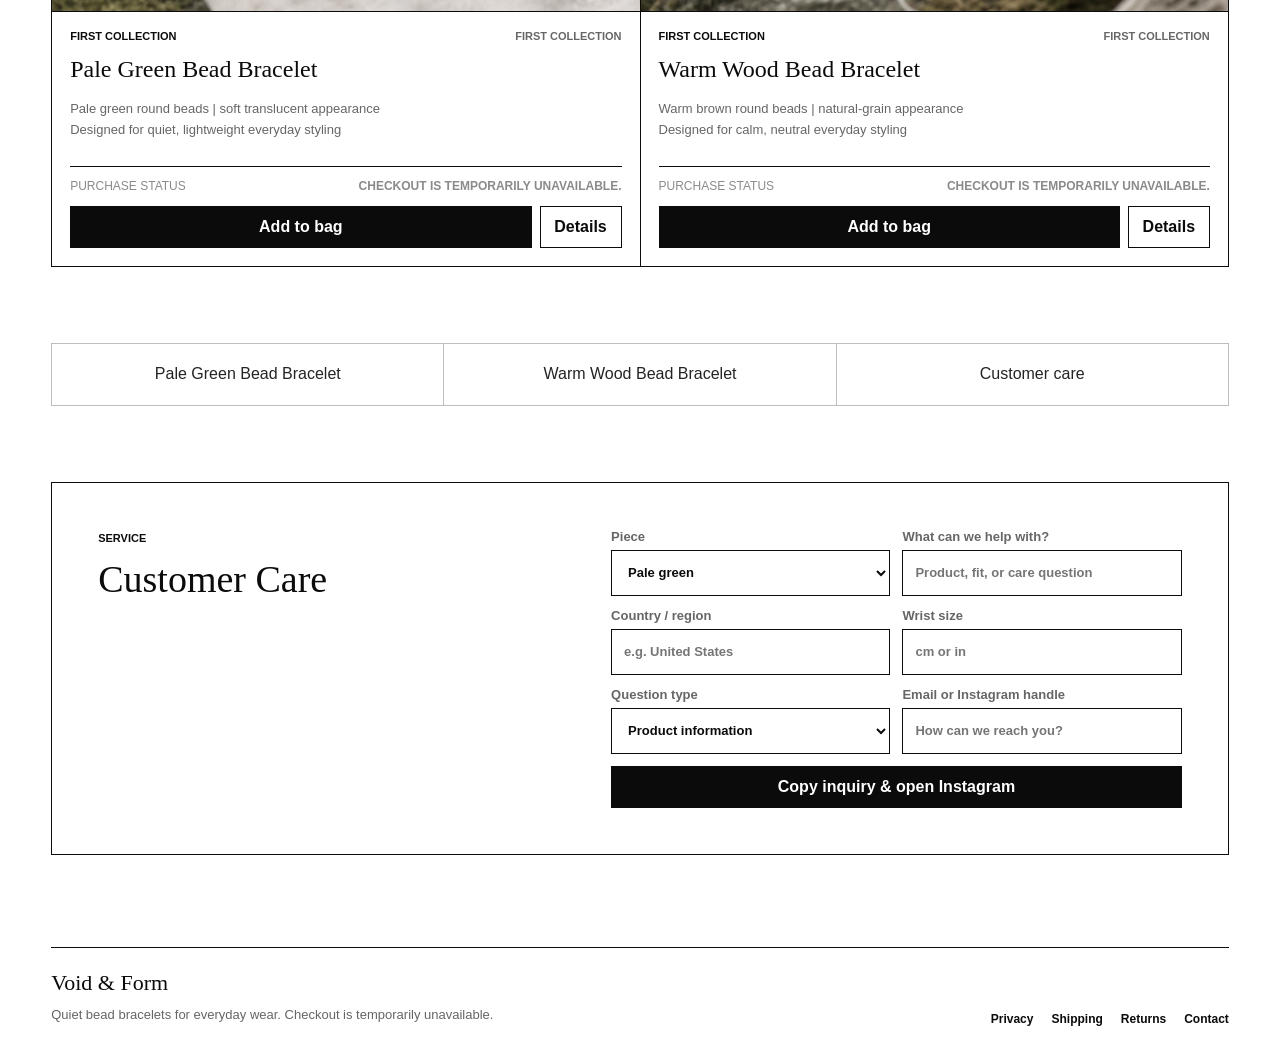
==== commit 055db7bc: "Publish customer-facing storefront copy" ====
--- a/index.html
+++ b/index.html
@@ -34,7 +34,7 @@
         <button class="icon-button" type="button" data-search-focus aria-label="搜索商品" data-i18n-aria-label="searchAria">
           <span aria-hidden="true">⌕</span>
         </button>
-        <button class="cart-button" type="button" data-cart-open aria-label="Open preview bag" data-i18n-aria-label="cartOpen">
+        <button class="cart-button" type="button" data-cart-open aria-label="Open shopping bag" data-i18n-aria-label="cartOpen">
           <span aria-hidden="true" data-i18n="bagIcon">Bag</span>
           <small data-cart-count hidden>0</small>
         </button>
@@ -44,8 +44,8 @@
     <main>
       <section class="intro-hero" id="home" aria-label="Homepage image carousel" data-i18n-aria-label="heroSliderLabel">
         <div class="intro-slider" aria-label="Homepage image carousel" data-i18n-aria-label="heroSliderLabel">
-          <img class="intro-hero-image is-active" src="assets/product-crystal-test-02.jpg" alt="A wrist wearing a pale green bead bracelet in soft outdoor light" data-hero-slide data-i18n-alt="introAltOne" />
-          <img class="intro-hero-image" src="assets/product-wood-test-02.jpg" alt="A wrist wearing a warm wood bead bracelet in a quiet mossy garden" data-hero-slide data-i18n-alt="introAltTwo" />
+          <img class="intro-hero-image is-active" src="assets/product-pale-green-02.jpg" alt="A wrist wearing a pale green bead bracelet in soft outdoor light" data-hero-slide data-i18n-alt="introAltOne" />
+          <img class="intro-hero-image" src="assets/product-warm-wood-02.jpg" alt="A wrist wearing a warm wood bead bracelet in a quiet mossy garden" data-hero-slide data-i18n-alt="introAltTwo" />
         </div>
         <div class="hero-dots" aria-label="切换首页图片" data-i18n-aria-label="heroDotsLabel">
           <button class="is-active" type="button" data-hero-dot="0" aria-label="第 1 张首页图片"></button>
@@ -55,26 +55,26 @@
 
       <section class="shop-shell" id="shop" aria-labelledby="shop-title">
         <aside class="shop-rail" aria-label="店铺信息" data-i18n-aria-label="shopInfo">
-          <p class="eyebrow" data-i18n="launch">FIRST DROP</p>
+          <p class="eyebrow" data-i18n="launch">FIRST COLLECTION</p>
           <h1 id="shop-title" data-i18n="heroTitle">All Products</h1>
 
           <dl class="trust-list">
             <div>
-              <dt data-i18n="pricePoint">Under US$25</dt>
-              <dd data-i18n="inStock">Expected launch price</dd>
+              <dt data-i18n="pricePoint">FIRST COLLECTION</dt>
+              <dd data-i18n="inStock">Checkout unavailable</dd>
             </div>
             <div>
               <dt data-i18n="sevenDays">Wrist size</dt>
-              <dd data-i18n="easyReturns">Fit by chat</dd>
+              <dd data-i18n="easyReturns">Ask customer care</dd>
             </div>
             <div>
               <dt data-i18n="servicePoint">Support</dt>
-              <dd data-i18n="sizeAdvice">Instagram DM</dd>
+              <dd data-i18n="sizeAdvice">Instagram</dd>
             </div>
           </dl>
         </aside>
 
-        <section class="commerce-panel" aria-label="测试款选购" data-i18n-aria-label="commerceLabel">
+        <section class="commerce-panel" aria-label="商品选购" data-i18n-aria-label="commerceLabel">
           <div class="category-tabs" role="tablist" aria-label="拍品分类" data-i18n-aria-label="categoryLabel">
             <button class="tab is-active" type="button" data-category="all" data-i18n="categoryAll">All</button>
             <button class="tab" type="button" data-category="crystal" data-i18n="categoryCrystal">Pale green</button>
@@ -87,15 +87,15 @@
       </section>
 
       <section class="service-strip" id="service" aria-label="服务承诺" data-i18n-aria-label="serviceLabel">
-        <span data-i18n="service1">Pale green preview</span>
-        <span data-i18n="service2">Warm wood preview</span>
-        <span data-i18n="service3">Fit confirmed before checkout</span>
+        <span data-i18n="service1">Pale Green Bead Bracelet</span>
+        <span data-i18n="service2">Warm Wood Bead Bracelet</span>
+        <span data-i18n="service3">Customer care</span>
       </section>
 
       <section class="lead-section" id="inquiry" aria-labelledby="lead-title">
         <div>
           <p class="eyebrow" data-i18n="leadLabel">SERVICE</p>
-          <h2 id="lead-title" data-i18n="leadTitle">Join the First Drop</h2>
+          <h2 id="lead-title" data-i18n="leadTitle">Customer Care</h2>
         </div>
         <div class="lead-panel">
           <form class="lead-form" data-lead-form>
@@ -107,8 +107,8 @@
               </select>
             </label>
             <label>
-              <span data-i18n="leadBudget">Comfortable price</span>
-              <input name="budget" type="text" placeholder="e.g. US$24" data-i18n-placeholder="leadBudgetPlaceholder" />
+              <span data-i18n="leadBudget">What can we help with?</span>
+              <input name="budget" type="text" placeholder="Product, fit, or care question" data-i18n-placeholder="leadBudgetPlaceholder" />
             </label>
             <label>
               <span data-i18n="leadCountry">Country / region</span>
@@ -119,11 +119,11 @@
               <input name="wrist" type="text" placeholder="cm or in" data-i18n-placeholder="leadWristPlaceholder" />
             </label>
             <label>
-              <span data-i18n="leadTiming">Purchase timing</span>
+              <span data-i18n="leadTiming">Question type</span>
               <select name="timing">
-                <option value="ready" data-i18n="leadTimingReady">Ready when available</option>
-                <option value="month" data-i18n="leadTimingMonth">Within a month</option>
-                <option value="compare" data-i18n="leadTimingCompare">Just comparing</option>
+                <option value="product" data-i18n="leadTimingReady">Product information</option>
+                <option value="care" data-i18n="leadTimingMonth">Fit and care</option>
+                <option value="order" data-i18n="leadTimingCompare">Order and after-sales</option>
               </select>
             </label>
             <label>
@@ -139,7 +139,7 @@
     <footer class="site-footer" aria-label="站点信息">
       <div>
         <strong data-i18n="footerBrand">VOID &amp; FORM</strong>
-        <p data-i18n="footerNote">Preview release. Material, fit, shipping, and returns are confirmed before checkout opens.</p>
+        <p data-i18n="footerNote">Quiet bead bracelets for everyday wear. Checkout is temporarily unavailable.</p>
       </div>
       <nav aria-label="政策页面" data-i18n-aria-label="footerPolicyNav">
         <a href="privacy.html" data-i18n="footerPrivacy">隐私</a>
@@ -156,12 +156,12 @@
 
     <dialog class="cart-dialog" data-cart-dialog>
       <div class="cart-dialog-head">
-        <h2 data-i18n="cartTitle">Preview bag</h2>
-        <button class="icon-button dialog-close" type="button" data-cart-close aria-label="Close preview bag">×</button>
+        <h2 data-i18n="cartTitle">Shopping bag</h2>
+        <button class="icon-button dialog-close" type="button" data-cart-close aria-label="Close shopping bag">×</button>
       </div>
       <div class="cart-items" data-cart-items></div>
       <p class="cart-note" data-cart-note></p>
-      <button class="primary-button" type="button" data-cart-checkout>Test checkout</button>
+      <button class="primary-button" type="button" data-cart-checkout>Checkout</button>
     </dialog>
 
     <div class="toast" data-toast role="status" aria-live="polite"></div>
@@ -169,11 +169,11 @@
     <nav class="mobile-tabbar" aria-label="底部导航" data-i18n-aria-label="bottomNavLabel">
       <a href="#home"><span>⌂</span><strong data-i18n="bottomHome">首页</strong></a>
       <a href="#shop"><span>☰</span><strong data-i18n="bottomCategory">分类</strong></a>
-      <a href="#inquiry"><span>▱</span><strong data-i18n="bottomCart">First drop</strong></a>
+      <a href="#shop"><span>▱</span><strong data-i18n="bottomCart">Bag</strong></a>
       <a href="#inquiry"><span>☏</span><strong data-i18n="bottomService">客服</strong></a>
     </nav>
 
-    <script src="commerce.js?v=commerce-3"></script>
-    <script src="script.js?v=commerce-2"></script>
+    <script src="commerce.js?v=customer-1"></script>
+    <script src="script.js?v=customer-1"></script>
   </body>
 </html>
--- a/styles.css
+++ b/styles.css
@@ -1735,3 +1735,66 @@
     justify-self: start;
   }
 }
+
+.analytics-consent {
+  position: fixed;
+  right: 18px;
+  bottom: 18px;
+  z-index: 80;
+  width: min(430px, calc(100vw - 36px));
+  padding: 16px;
+  border: 1px solid #2a2a24;
+  background: #fff;
+  box-shadow: 0 10px 34px rgb(0 0 0 / 14%);
+}
+
+.analytics-consent p {
+  margin: 0 0 12px;
+  color: #30302b;
+  font-size: 13px;
+  line-height: 1.55;
+}
+
+.analytics-consent div {
+  display: flex;
+  align-items: center;
+  justify-content: flex-end;
+  gap: 8px;
+}
+
+.analytics-consent a,
+.analytics-consent button {
+  min-height: 36px;
+  padding: 8px 12px;
+  border: 1px solid #2a2a24;
+  border-radius: 0;
+  color: #2a2a24;
+  background: #fff;
+  font: inherit;
+  font-size: 12px;
+  text-decoration: none;
+  cursor: pointer;
+}
+
+.analytics-consent a {
+  margin-right: auto;
+  border-color: transparent;
+  padding-left: 0;
+}
+
+.analytics-consent [data-analytics-accept] {
+  color: #fff;
+  background: #2a2a24;
+}
+
+@media (max-width: 420px) {
+  .analytics-consent {
+    right: 12px;
+    bottom: 12px;
+    width: calc(100vw - 24px);
+  }
+
+  .analytics-consent div {
+    flex-wrap: wrap;
+  }
+}
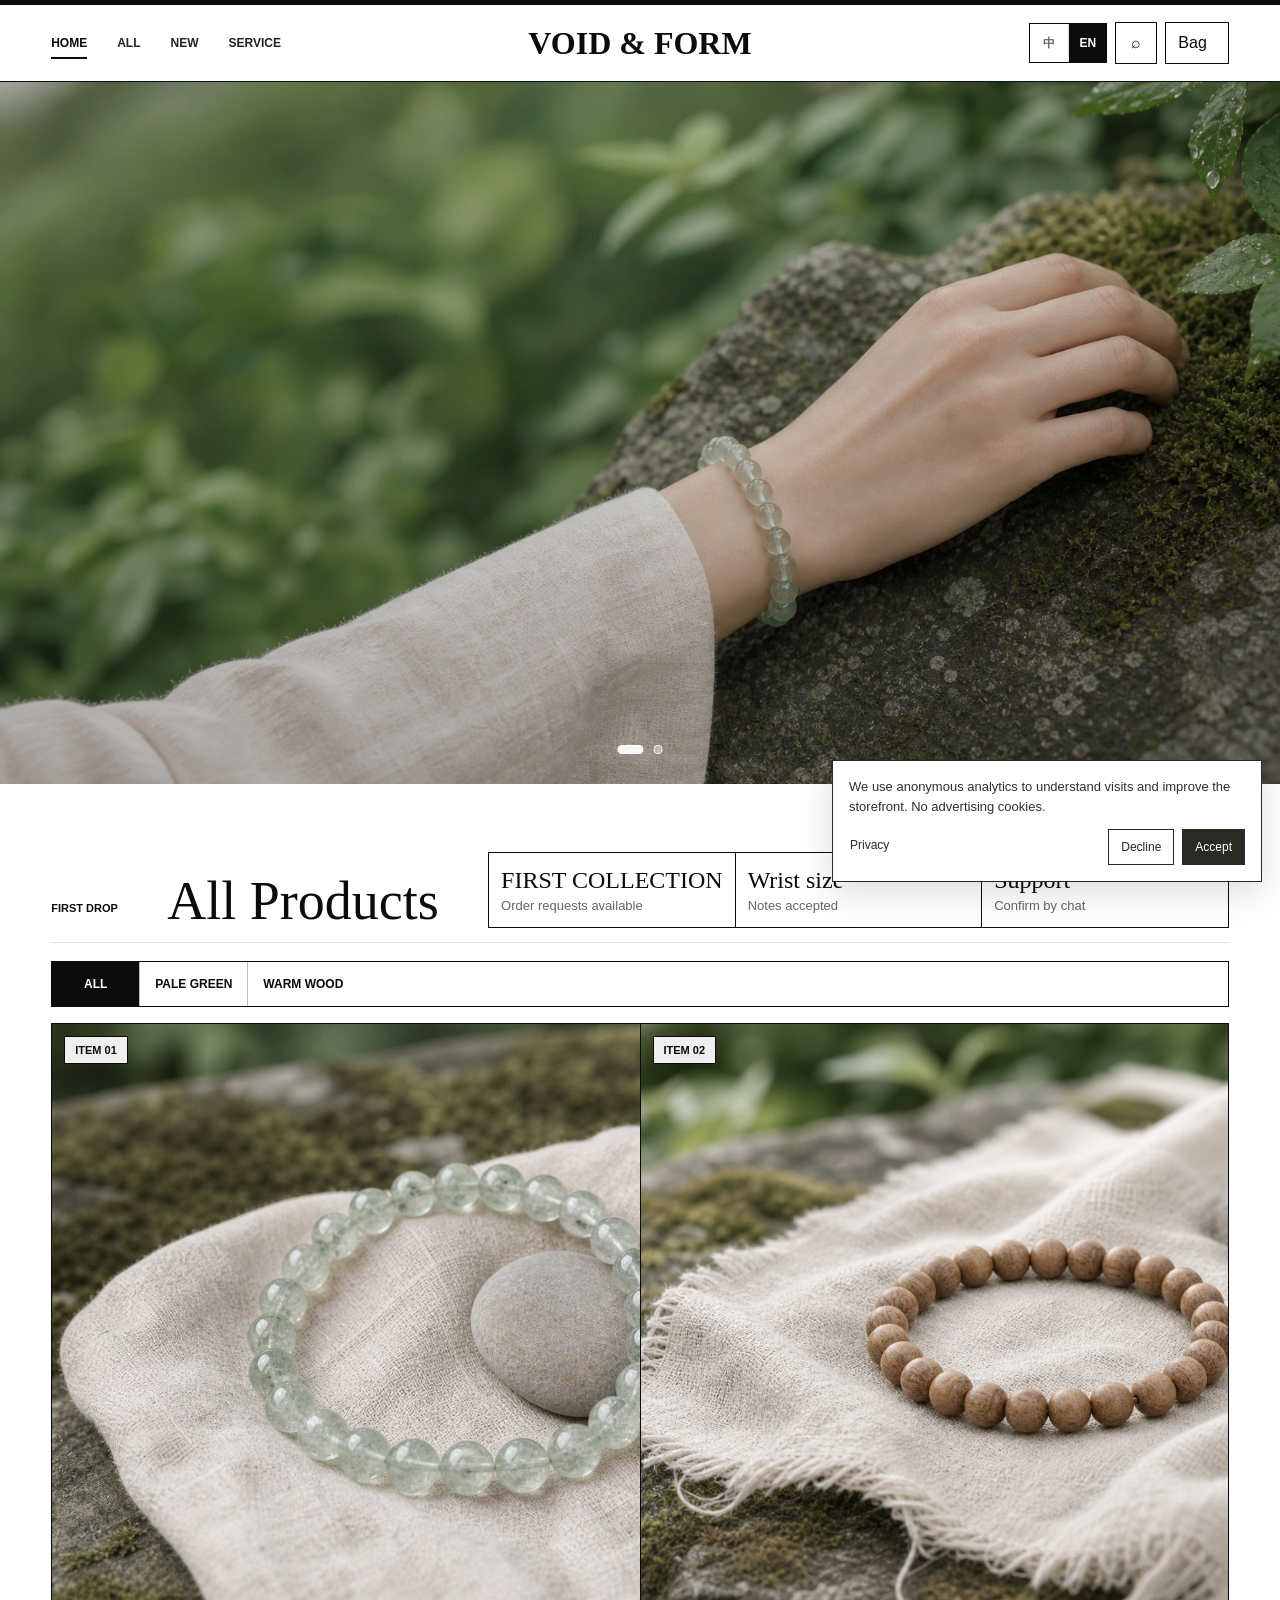
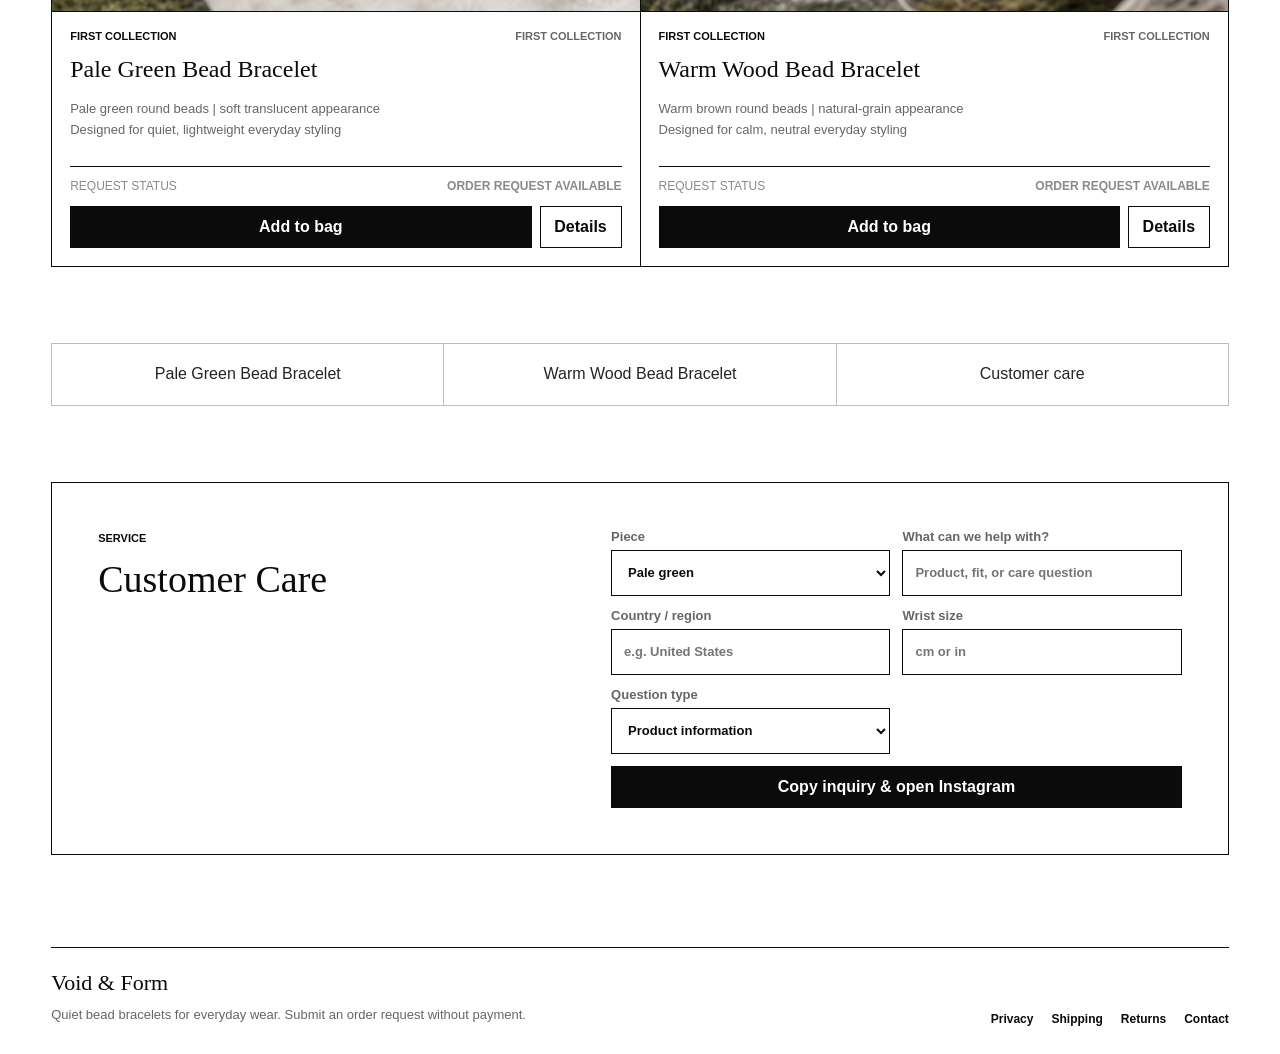
==== commit 5d4266b5: "Add free order request flow" ====
--- a/index.html
+++ b/index.html
@@ -61,7 +61,7 @@
           <dl class="trust-list">
             <div>
               <dt data-i18n="pricePoint">FIRST COLLECTION</dt>
-              <dd data-i18n="inStock">Checkout unavailable</dd>
+              <dd data-i18n="inStock">Order requests available</dd>
             </div>
             <div>
               <dt data-i18n="sevenDays">Wrist size</dt>
@@ -126,10 +126,6 @@
                 <option value="order" data-i18n="leadTimingCompare">Order and after-sales</option>
               </select>
             </label>
-            <label>
-              <span data-i18n="leadContact">Email or Instagram handle</span>
-              <input name="contact" type="text" placeholder="How can we reach you?" data-i18n-placeholder="leadContactPlaceholder" />
-            </label>
             <button class="primary-button" type="submit" data-save-lead data-i18n="leadSubmit">Copy inquiry &amp; open Instagram</button>
           </form>
         </div>
@@ -139,7 +135,7 @@
     <footer class="site-footer" aria-label="站点信息">
       <div>
         <strong data-i18n="footerBrand">VOID &amp; FORM</strong>
-        <p data-i18n="footerNote">Quiet bead bracelets for everyday wear. Checkout is temporarily unavailable.</p>
+        <p data-i18n="footerNote">Quiet bead bracelets for everyday wear. You can submit an order request without payment.</p>
       </div>
       <nav aria-label="政策页面" data-i18n-aria-label="footerPolicyNav">
         <a href="privacy.html" data-i18n="footerPrivacy">隐私</a>
@@ -161,7 +157,11 @@
       </div>
       <div class="cart-items" data-cart-items></div>
       <p class="cart-note" data-cart-note></p>
-      <button class="primary-button" type="button" data-cart-checkout>Checkout</button>
+      <button class="primary-button" type="button" data-order-request-open>Request this bracelet</button>
+    </dialog>
+
+    <dialog class="order-request-dialog" data-order-request-dialog>
+      <div data-order-request-content></div>
     </dialog>
 
     <div class="toast" data-toast role="status" aria-live="polite"></div>
@@ -173,7 +173,7 @@
       <a href="#inquiry"><span>☏</span><strong data-i18n="bottomService">客服</strong></a>
     </nav>
 
-    <script src="commerce.js?v=customer-1"></script>
-    <script src="script.js?v=customer-1"></script>
+    <script src="commerce.js?v=customer-2"></script>
+    <script src="script.js?v=customer-2"></script>
   </body>
 </html>
--- a/styles.css
+++ b/styles.css
@@ -1720,6 +1720,88 @@
   margin: 0 20px 20px;
 }
 
+.order-request-dialog {
+  width: min(92vw, 560px);
+  max-height: min(88vh, 780px);
+  padding: 0;
+  border: 1px solid #24241f;
+  border-radius: 0;
+  background: #fff;
+}
+
+.order-request-dialog::backdrop {
+  background: rgb(0 0 0 / 42%);
+}
+
+.order-request-head {
+  display: flex;
+  align-items: center;
+  justify-content: space-between;
+  gap: 16px;
+  padding: 16px 20px;
+  border-bottom: 1px solid #d8d8d0;
+}
+
+.order-request-head p {
+  margin: 0;
+}
+
+.order-request-body,
+.order-request-confirmation {
+  display: grid;
+  gap: 18px;
+  padding: 24px 20px;
+}
+
+.order-request-body h2,
+.order-request-confirmation h2 {
+  margin: 0;
+  font-size: 32px;
+}
+
+.order-request-body > p,
+.order-request-confirmation > p {
+  margin: 0;
+  color: #5f5f57;
+  line-height: 1.55;
+}
+
+.order-request-items {
+  display: grid;
+  gap: 7px;
+  padding: 14px 0;
+  border-block: 1px solid #d8d8d0;
+}
+
+.order-request-body form {
+  display: grid;
+  gap: 14px;
+}
+
+.order-request-body label {
+  display: grid;
+  gap: 7px;
+  font-size: 13px;
+  font-weight: 700;
+}
+
+.order-request-body input {
+  width: 100%;
+  min-height: 44px;
+  padding: 10px 12px;
+  border: 1px solid #24241f;
+  border-radius: 0;
+  background: #fff;
+  font: inherit;
+}
+
+.order-request-confirmation .primary-button {
+  display: flex;
+  align-items: center;
+  justify-content: center;
+  text-decoration: none;
+}
+
 @media (max-width: 560px) {
   .cart-line {
     grid-template-columns: 58px minmax(0, 1fr);
